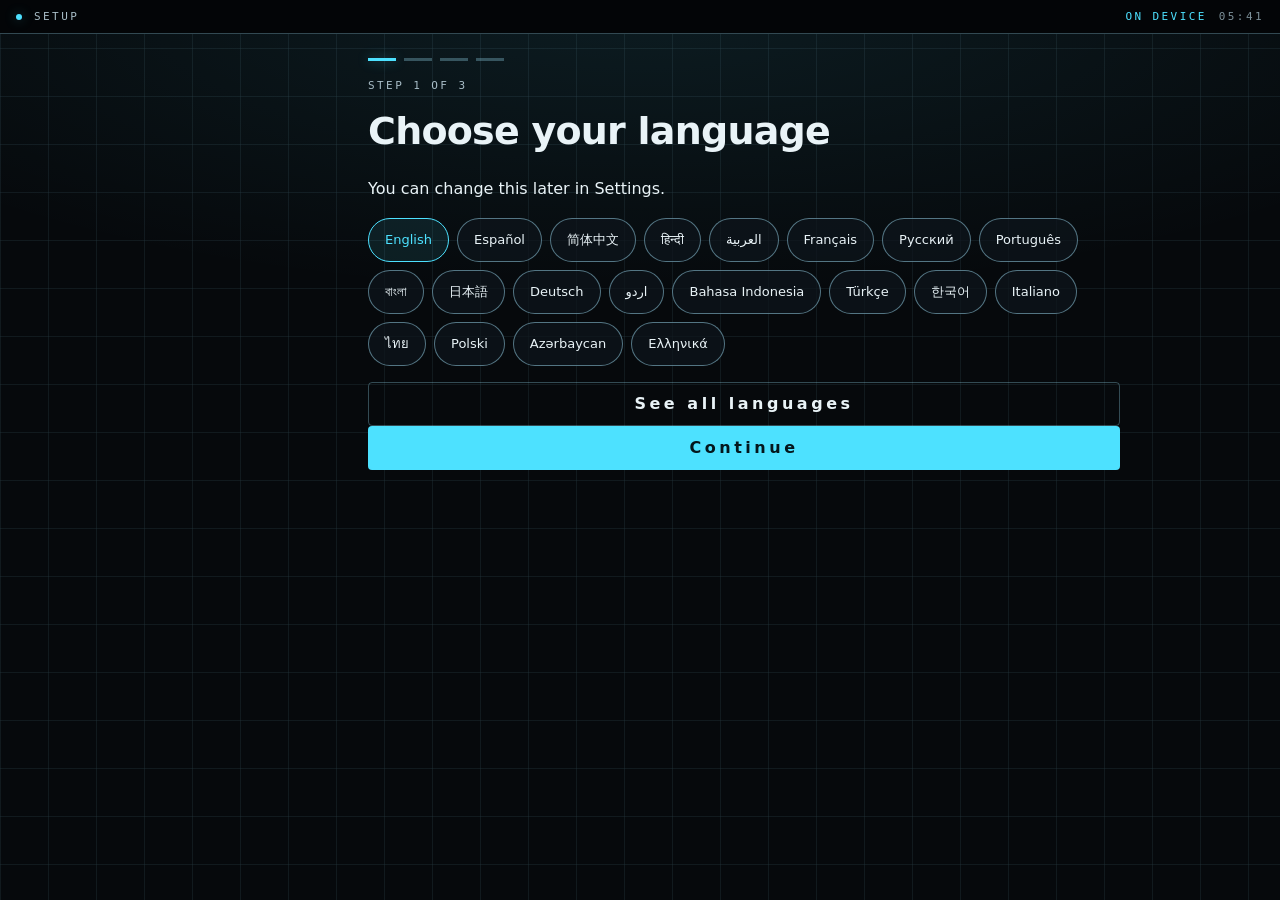
==== index.html @ effd5482 "Vitals Local, an offline health reference and symptom triage app Runs entirely in the browser with n" ====
<!doctype html>
<html lang="en" data-theme="med">
<head>
<meta charset="utf-8">
<meta name="viewport" content="width=device-width, initial-scale=1, viewport-fit=cover">
<meta name="color-scheme" content="dark">
<meta name="theme-color" content="#06090C">
<title>Vitals Local</title>
<link rel="icon" href="data:,">
<link rel="stylesheet" href="ui/themes/tokens.css">
<link rel="stylesheet" href="ui/layout/app-shell.css">
<link rel="stylesheet" href="ui/layout/screens.css">
<link rel="stylesheet" href="ui/components/symptom-game/symptom-game.css">
</head>
<body>
<div id="root"></div>
<script type="module">
  import { boot } from './src/app/shell.js';
  import { applySettings } from './src/app/store.js';
  import * as i18n from './src/i18n/index.js';
  import * as i18nEngine from './src/i18n/engine.js';
  import * as i18nCache from './src/i18n/cache.js';
  import * as i18nLangs from './src/i18n/languages.js';

  applySettings();
  boot(document.getElementById('root'));

  /* Handles for the language check harness in tests/. Reading them from a
     dynamic import inside eval resolves against the wrong base URL, so they
     are hung on the window instead. Nothing in the app reads these. */
  window.vitals = { i18n, i18nEngine, i18nCache, i18nLangs };

  /* Keeps a copy of the app so it starts with no network. Registered from a
     relative path so it works from a project subpath, and skipped on file://
     where service workers are not allowed. */
  if ('serviceWorker' in navigator && location.protocol.startsWith('http')) {
    window.addEventListener('load', () => {
      navigator.serviceWorker.register(new URL('sw.js', import.meta.url))
        .catch(() => { /* the app works without it */ });
    });
  }
</script>
</body>
</html>
---- ui/themes/tokens.css ----
/* Vitals Local, token foundation.
 *
 * Two themes, one skeleton. Layout, spacing, and component structure never
 * change between them; only colour, type, overlay, and radius do.
 *
 *   med  (default), slick medical instrument. Near-black cool ground, ice
 *                    cyan hairlines, tight radii, wide-tracked mono labels.
 *                    Precision and negative space carry the look, not glow.
 *   crt           , phosphor green readout. Scanlines, bloom, zero radius.
 *
 * One rule survives both: red is not decoration. It appears when something
 * is urgent and nowhere else, so it still stops a person when it shows up.
 *
 * Fonts are a system stack today. Dropping real faces in later is one
 * @font-face block in this file plus the files under ui/assets/fonts.
 */

:root {
  /* ---- Type ----
   * Twenty languages across seven scripts rules out a display face with
   * strong opinions. The character comes from weight, tracking, and the
   * mono face carrying every measured value.
   */
  --font-ui: system-ui, -apple-system, "Segoe UI Variable Display", "Segoe UI",
             Roboto, "Noto Sans", "Noto Sans Arabic", "Noto Sans Bengali",
             "Noto Sans Thai", "Noto Sans KR", "Noto Sans SC", sans-serif;
  --font-mono: ui-monospace, "Cascadia Mono", "SF Mono", "Roboto Mono",
               "IBM Plex Mono", "Noto Sans Mono", Consolas, monospace;
  --font-display: var(--font-ui);
  --font-body: var(--font-ui);

  --t-micro: 0.6875rem;
  --t-small: 0.8125rem;
  --t-body: clamp(0.9375rem, 0.9rem + 0.2vw, 1rem);
  --t-lead: clamp(1.0625rem, 1rem + 0.35vw, 1.1875rem);
  --t-h3: clamp(1.125rem, 1.02rem + 0.5vw, 1.3125rem);
  --t-h2: clamp(1.375rem, 1.18rem + 0.9vw, 1.75rem);
  --t-h1: clamp(1.75rem, 1.4rem + 1.6vw, 2.375rem);
  --t-readout: clamp(2.5rem, 1.8rem + 3.4vw, 4rem);

  --w-normal: 400;
  --w-medium: 500;
  --w-strong: 620;
  --w-heavy: 760;

  --lh-tight: 1.14;
  --lh-snug: 1.32;
  --lh-body: 1.55;

  --tr-tight: -0.02em;
  --tr-normal: 0;
  --tr-wide: 0.14em;
  --tr-hud: 0.22em;

  --measure: 60ch;

  /* ---- Space, base 4 ---- */
  --s-1: 4px;  --s-2: 8px;  --s-3: 12px; --s-4: 16px;
  --s-5: 24px; --s-6: 32px; --s-7: 48px; --s-8: 64px; --s-9: 96px;

  --gutter: var(--s-4);
  --stack: var(--s-4);
  --card-pad: var(--s-5);
  --tap: 44px;

  /* Severity rule thickness. The primary channel: it survives colour loss. */
  --rule-w-soon: 3px;
  --rule-w-now: 5px;

  /* ---- Motion ---- */
  --d-instant: 90ms;
  --d-quick: 160ms;
  --d-settle: 240ms;
  --ease: cubic-bezier(0.2, 0, 0.1, 1);
  --ease-out: cubic-bezier(0, 0, 0.2, 1);

  --z-base: 0; --z-sticky: 10; --z-overlay: 40; --z-banner: 45;
  --z-nav: 60; --z-modal: 80;
}

/* ================= med, default ================= */
:root,
:root[data-theme="med"] {
  color-scheme: dark;

  --bg: #06090C;
  --bg-deep: #030507;
  --panel: rgb(15 22 28 / 0.72);
  --panel-solid: #0E161C;
  --panel-raised: #142029;
  --inset: #0A1116;

  --ink: #E9F3F7;
  --ink-mid: #A9BEC8;
  --ink-dim: #7C9099;   /* 4.99:1 on panel-raised, 6.0:1 on bg */

  --accent: #4DE1FF;
  --accent-deep: #1B7C96;
  --accent-wash: rgb(77 225 255 / 0.09);

  --hair: rgb(140 205 226 / 0.34);        /* 2.2:1, for dividers inside a panel */
  --hair-edge: rgb(150 210 230 / 0.52);   /* 3.2:1, for the edge of a control */
  --hair-strong: rgb(165 220 238 / 0.7);  /* 4.6:1, for a hovered or active edge */

  --sev-soon: #FFB020;
  --sev-soon-wash: rgb(255 176 32 / 0.1);
  --sev-now: #FF4D4D;
  --sev-now-wash: rgb(255 77 77 / 0.12);
  --sev-now-ink: #1A0405;

  --focus: var(--accent);
  --focus-ring: 0 0 0 1px var(--bg), 0 0 0 3px var(--accent);

  --r-sm: 2px; --r-md: 4px; --r-lg: 8px; --r-pill: 999px;
  --hairline: 1px;

  /* The primary action is the accent filled; everything else is outline.
     One filled thing per screen keeps the eye where the flow goes next. */
  --action-bg: var(--accent);
  --action-ink: #04161C;
  --action-bg-hover: #7EEBFF;
  --action-quiet-bg: transparent;
  --action-quiet-ink: var(--ink);
  --shadow-card: 0 1px 0 rgb(122 196 219 / 0.06) inset;

  --overlay: none;
  --bloom: 0 0 12px rgb(77 225 255 / 0.35);
  --bloom-soft: 0 0 24px rgb(77 225 255 / 0.14);
  --label-transform: uppercase;
  --label-track: var(--tr-hud);
  --corner-len: 10px;
}

/* ================= crt, retro green readout ================= */
:root[data-theme="crt"] {
  color-scheme: dark;

  --bg: #030603;
  --bg-deep: #010301;
  --panel: rgb(7 18 9 / 0.82);
  --panel-solid: #071209;
  --panel-raised: #0C1D0F;
  --inset: #050D06;

  --ink: #CDF7D8;
  --ink-mid: #8AD69E;
  --ink-dim: #5FA271;   /* 5.8:1 on panel-raised */

  --accent: #00FF66;
  --accent-deep: #0A7D38;
  --accent-wash: rgb(0 255 102 / 0.1);

  --hair: rgb(0 255 102 / 0.3);
  --hair-edge: rgb(0 255 102 / 0.45);
  --hair-strong: rgb(90 255 150 / 0.75);

  --sev-soon: #FFC53D;
  --sev-soon-wash: rgb(255 197 61 / 0.12);
  --sev-now: #FF5B4A;
  --sev-now-wash: rgb(255 91 74 / 0.14);
  --sev-now-ink: #140301;

  --focus: #B6FFD0;
  --focus-ring: 0 0 0 1px var(--bg), 0 0 0 2px var(--focus);

  --r-sm: 0px; --r-md: 0px; --r-lg: 0px; --r-pill: 0px;
  --hairline: 1px;

  --action-bg: var(--accent);
  --action-ink: #021007;
  --action-bg-hover: #B6FFD0;
  --action-quiet-bg: transparent;
  --action-quiet-ink: var(--ink);
  --shadow-card: none;

  --overlay: repeating-linear-gradient(
      to bottom,
      rgb(0 255 102 / 0.055) 0 1px,
      transparent 1px 3px);
  --bloom: 0 0 10px rgb(0 255 102 / 0.5);
  --bloom-soft: 0 0 28px rgb(0 255 102 / 0.2);
  --label-transform: uppercase;
  --label-track: var(--tr-hud);
  --corner-len: 14px;

  --font-ui: var(--font-mono);
  --font-body: var(--font-mono);
  --font-display: var(--font-mono);
}

/* Uppercase is unreadable in several phase-1 scripts. */
:root:lang(ar), :root:lang(bn), :root:lang(th),
:root:lang(ko), :root:lang(zh), :root:lang(ja) {
  --label-transform: none;
  --label-track: var(--tr-normal);
}

/* The Settings toggle stamps data-motion and must beat the media query
   in both directions. */
@media (prefers-reduced-motion: reduce) {
  :root:not([data-motion="full"]) {
    --d-instant: 1ms; --d-quick: 1ms; --d-settle: 1ms;
    --overlay: none;
  }
}
:root[data-motion="reduced"] {
  --d-instant: 1ms; --d-quick: 1ms; --d-settle: 1ms;
  --overlay: none;
}
---- ui/layout/app-shell.css ----
/* App shell.
 *
 * Three bands: a status strip, a scrolling screen, a tab bar. The strip and
 * the bar never move, so the app keeps the shape a native wrapper expects
 * and a screen can be swapped without touching the frame.
 */

*, *::before, *::after { box-sizing: border-box; }
html { -webkit-text-size-adjust: 100%; }

body {
  margin: 0;
  background: var(--bg);
  color: var(--ink);
  font-family: var(--font-body);
  font-size: var(--t-body);
  line-height: var(--lh-body);
  overflow: hidden;
  overscroll-behavior: none;
}

.app {
  position: relative;
  display: grid;
  grid-template-rows: auto 1fr auto;
  /* When the tab bar is hidden the third row collapses on its own. */
  block-size: 100dvh;
  background:
    radial-gradient(130% 60% at 50% 0%, var(--accent-wash), transparent 55%),
    var(--bg);
  overflow: hidden;
}

/* The measuring grid that makes flat dark space read as a display. */
.app::before {
  content: "";
  position: absolute;
  inset: 0;
  background-image:
    linear-gradient(var(--hair) var(--hairline), transparent var(--hairline)),
    linear-gradient(90deg, var(--hair) var(--hairline), transparent var(--hairline));
  background-size: 48px 48px;
  opacity: 0.25;
  pointer-events: none;
}
.app::after {
  content: "";
  position: absolute;
  inset: 0;
  background-image: var(--overlay);
  pointer-events: none;
  z-index: var(--z-banner);
}

/* ---- Status strip ---- */
.statusbar {
  position: relative;
  z-index: var(--z-sticky);
  display: flex;
  align-items: center;
  gap: var(--s-3);
  padding: calc(var(--s-2) + env(safe-area-inset-top)) var(--s-4) var(--s-2);
  border-block-end: var(--hairline) solid var(--hair);
  background: var(--bg-deep);
  font-family: var(--font-mono);
  font-size: var(--t-micro);
  letter-spacing: var(--label-track);
  text-transform: var(--label-transform);
  color: var(--ink-dim);
}
.statusbar__dot {
  inline-size: 6px;
  block-size: 6px;
  border-radius: var(--r-pill);
  background: var(--accent);
  box-shadow: var(--bloom);
  animation: blip 2.4s var(--ease) infinite;
}
@keyframes blip { 0%, 70%, 100% { opacity: 1; } 82% { opacity: 0.2; } }
.statusbar__title { color: var(--ink-mid); }
.statusbar__end { margin-inline-start: auto; display: flex; gap: var(--s-3); }
.statusbar__local {
  display: inline-flex;
  align-items: center;
  gap: var(--s-1);
  color: var(--accent);
  /* The label swaps between a word and a running count, so it holds its own
     width rather than shoving the clock around every few hundred ms. */
  font-variant-numeric: tabular-nums;
}
.statusbar__local[data-busy] { color: var(--ink-mid); }
.statusbar__local[data-busy]::before {
  content: "";
  inline-size: 6px;
  block-size: 6px;
  border-radius: 50%;
  background: var(--accent);
  animation: blip 1.4s infinite;
}
@media (prefers-reduced-motion: reduce) {
  .statusbar__local[data-busy]::before { animation: none; }
}

/* ---- Screen host ---- */
.screens { position: relative; display: grid; overflow: hidden; }
.screen {
  grid-area: 1 / 1;
  /* Full width so wheel events outside the content column still scroll it.
     The column itself is an inner wrapper. */
  inline-size: 100%;
  overflow-y: auto;
  overscroll-behavior: contain;
  -webkit-overflow-scrolling: touch;
  /* The instrument look does not survive a system scrollbar down the side.
     Content still scrolls, and the shell never scrolls behind it. */
  scrollbar-width: none;
}
.screen::-webkit-scrollbar { display: none; }

/* The readable column lives inside the scroller. */
.screen > .col,
.screen .col {
  inline-size: min(100%, 34rem);
  margin-inline: auto;
  padding: var(--s-5) var(--gutter) var(--s-8);
}
.screen[data-enter="forward"] { animation: screen-in-right var(--d-settle) var(--ease-out) both; }
.screen[data-enter="back"]    { animation: screen-in-left var(--d-settle) var(--ease-out) both; }
.screen[data-exit="forward"]  { animation: screen-out-left var(--d-settle) var(--ease) both; }
.screen[data-exit="back"]     { animation: screen-out-right var(--d-settle) var(--ease) both; }
@keyframes screen-in-right  { from { opacity: 0; transform: translate3d(4%, 0, 0); } }
@keyframes screen-in-left   { from { opacity: 0; transform: translate3d(-4%, 0, 0); } }
@keyframes screen-out-left  { to   { opacity: 0; transform: translate3d(-4%, 0, 0); } }
@keyframes screen-out-right { to   { opacity: 0; transform: translate3d(4%, 0, 0); } }

/* A screen that owns its own full-bleed layout, like the symptom console. */
.screen--bleed { inline-size: 100%; padding: 0; overflow: hidden; }

/* ---- Tab bar ---- */
.tabs {
  position: relative;
  z-index: var(--z-nav);
  display: grid;
  grid-template-columns: repeat(5, 1fr);
  background: var(--bg-deep);
  border-block-start: var(--hairline) solid var(--hair-edge);
  padding-block-end: env(safe-area-inset-bottom);
}
.tab {
  display: flex;
  flex-direction: column;
  align-items: center;
  justify-content: center;
  gap: var(--s-1);
  min-block-size: 56px;
  border: 0;
  background: none;
  color: var(--ink-dim);
  font: inherit;
  font-family: var(--font-mono);
  font-size: var(--t-micro);
  letter-spacing: var(--label-track);
  text-transform: var(--label-transform);
  cursor: pointer;
  transition: color var(--d-quick) var(--ease);
}
.tab svg { inline-size: 20px; block-size: 20px; fill: none; stroke: currentColor; stroke-width: 1.5; }
.tab:hover { color: var(--ink-mid); }
.tab[aria-current="page"] { color: var(--accent); }
/* A lit rail above the active tab. Position is the cue, colour reinforces. */
.tab[aria-current="page"]::before {
  content: "";
  position: absolute;
  inset-block-start: 0;
  inline-size: 28px;
  block-size: 2px;
  background: var(--accent);
  box-shadow: var(--bloom);
}
.tab { position: relative; }

/* ---- Shared screen furniture ---- */
/* An eyebrow marks a section. It is decoration and is meant to sit quietly
   above a heading that carries the meaning. */
.eyebrow {
  margin: 0 0 var(--s-2);
  font-family: var(--font-mono);
  font-size: var(--t-micro);
  letter-spacing: var(--label-track);
  text-transform: var(--label-transform);
  color: var(--ink-mid);
}

/* A field label names the control it sits above, so it reads at body size in
   the body face, at full brightness, in sentence case. Tracked mono at eleven
   pixels is a display flourish and the wrong tool here. */
.field-label {
  display: block;
  margin: 0 0 var(--s-2);
  font-family: var(--font-body);
  font-size: var(--t-body);
  font-weight: var(--w-strong);
  letter-spacing: var(--tr-normal);
  text-transform: none;
  color: var(--ink);
  line-height: var(--lh-snug);
}
.field-label__unit {
  font-weight: var(--w-normal);
  color: var(--ink-mid);
}
.col h1, .screen h1 {
  font-size: var(--t-h1);
  font-weight: var(--w-heavy);
  letter-spacing: var(--tr-tight);
  line-height: var(--lh-tight);
  margin: 0 0 var(--s-5);
  text-wrap: balance;
}
.col h2, .screen h2 {
  font-size: var(--t-h3);
  font-weight: var(--w-strong);
  letter-spacing: var(--tr-tight);
  margin: var(--s-6) 0 var(--s-3);
}
.col p, .screen p { margin: 0 0 var(--s-4); max-inline-size: var(--measure); text-wrap: pretty; }

.panel {
  position: relative;
  background: var(--panel);
  border: var(--hairline) solid var(--hair-edge);
  border-radius: var(--r-md);
  padding: var(--s-4);
}
/* Corner ticks. Drawn on a pseudo-element so a panel needs no extra markup. */
.panel--ticked::before,
.panel--ticked::after {
  content: "";
  position: absolute;
  inline-size: var(--corner-len);
  block-size: var(--corner-len);
  border: 0 solid var(--hair-strong);
  pointer-events: none;
}
.panel--ticked::before {
  inset-block-start: -1px; inset-inline-start: -1px;
  border-block-start-width: var(--hairline);
  border-inline-start-width: var(--hairline);
}
.panel--ticked::after {
  inset-block-end: -1px; inset-inline-end: -1px;
  border-block-end-width: var(--hairline);
  border-inline-end-width: var(--hairline);
}

.grid2 { display: grid; grid-template-columns: repeat(2, 1fr); gap: var(--s-3); }

.readout-big {
  font-family: var(--font-mono);
  font-size: var(--t-readout);
  font-weight: var(--w-strong);
  line-height: 1;
  color: var(--accent);
  font-variant-numeric: tabular-nums;
  text-shadow: var(--bloom-soft);
}
.readout-unit {
  font-family: var(--font-mono);
  font-size: var(--t-micro);
  letter-spacing: var(--label-track);
  text-transform: var(--label-transform);
  color: var(--ink-dim);
}

.btn {
  display: inline-flex;
  align-items: center;
  justify-content: center;
  gap: var(--s-2);
  min-block-size: var(--tap);
  padding-inline: var(--s-5);
  border: var(--hairline) solid transparent;
  border-radius: var(--r-md);
  background: var(--action-bg);
  color: var(--action-ink);
  font: inherit;
  font-weight: var(--w-strong);
  letter-spacing: var(--label-track);
  cursor: pointer;
  transition: background var(--d-quick) var(--ease), transform var(--d-instant) var(--ease);
}
.btn:hover { background: var(--action-bg-hover); }
.btn:active { transform: translateY(1px); }
.btn--quiet {
  background: var(--action-quiet-bg);
  color: var(--action-quiet-ink);
  border-color: var(--hair);
}
.btn--quiet:hover { background: var(--inset); }
.btn--block { inline-size: 100%; }
.btn--danger { background: var(--sev-now); color: var(--sev-now-ink); }

/* Horizontal chip strip. Scrolls sideways, never wraps into a wall.
   A chip cut off by the viewport edge is the only cue that the strip
   scrolls, so the mask fades the last one out instead of guillotining it. */
.chiprow {
  display: flex;
  gap: var(--s-2);
  overflow-x: auto;
  scrollbar-width: none;
  padding-block-end: var(--s-1);
  margin-inline: calc(var(--gutter) * -1);
  padding-inline: var(--gutter);
  scroll-snap-type: inline proximity;
  scroll-padding-inline: var(--gutter);
  /* Fades both ends equally, so it reads the same under rtl where the strip
     scrolls the other way. A gradient angle is not a logical property, so
     symmetry is what makes this direction-agnostic. */
  mask-image: linear-gradient(to right,
    transparent 0, #000 var(--s-5),
    #000 calc(100% - var(--s-5)), transparent 100%);
}
.chiprow::-webkit-scrollbar { display: none; }
.chipbtn {
  flex: 0 0 auto;
  min-block-size: var(--tap);
  padding-inline: var(--s-4);
  border: var(--hairline) solid var(--hair-edge);
  border-radius: var(--r-pill);
  background: var(--panel);
  color: var(--ink);
  font: inherit;
  font-size: var(--t-small);
  white-space: nowrap;
  cursor: pointer;
  scroll-snap-align: start;
  transition:
    border-color var(--d-quick) var(--ease),
    color var(--d-quick) var(--ease),
    transform var(--d-instant) var(--ease);
}
.chipbtn:hover { border-color: var(--accent); color: var(--accent); }
/* Touch has no hover, so the press itself has to register. */
.chipbtn:active { transform: scale(0.96); border-color: var(--accent); }

.rows { display: grid; }
.row {
  display: flex;
  align-items: center;
  gap: var(--s-3);
  min-block-size: var(--tap);
  padding: var(--s-3) 0;
  border-block-end: var(--hairline) solid var(--hair);
  text-align: start;
  background: none;
  border-inline: 0;
  border-block-start: 0;
  color: var(--ink);
  font: inherit;
  inline-size: 100%;
  cursor: pointer;
}
.row:last-child { border-block-end: 0; }
.row__end { margin-inline-start: auto; color: var(--ink-mid); font-family: var(--font-mono); }
.row__sub { display: block; color: var(--ink-dim); font-size: var(--t-small); }
.row[aria-selected="true"] { color: var(--accent); }

:where(a, button, input, select, textarea, summary, [tabindex]):focus-visible {
  outline: none;
  box-shadow: var(--focus-ring);
  border-radius: var(--r-md);
}

.sr-only {
  position: absolute;
  inline-size: 1px; block-size: 1px;
  padding: 0; margin: -1px;
  overflow: hidden; clip-path: inset(50%);
  white-space: nowrap;
}

/* ---- The content column widens in steps rather than stretching. Prose
   still stops at --measure, so a wider column buys more room for grids and
   rows without turning paragraphs into unreadable lines. ---- */
@media (min-width: 46rem) {
  .screen > .col,
.screen .col { inline-size: min(100%, 42rem); padding-inline: var(--s-5); }
  .grid2 { gap: var(--s-4); }
}
@media (min-width: 72rem) {
  .screen > .col,
.screen .col { inline-size: min(100%, 50rem); }
  /* Four summary tiles read better as one row once there is room for it. */
  .grid2 { grid-template-columns: repeat(4, 1fr); }
}

/* ---- Wide screens keep the mobile shape. The bar becomes a rail so the
   thumb reach rule does not turn into a stretched desktop layout. ---- */
@media (min-width: 64rem) {
  .app {
    grid-template-rows: auto 1fr;
    grid-template-columns: 13rem 1fr;
  }
  .statusbar { grid-column: 1 / -1; }
  .tabs {
    grid-row: 2;
    grid-column: 1;
    grid-template-columns: 1fr;
    align-content: start;
    border-block-start: 0;
    border-inline-end: var(--hairline) solid var(--hair-edge);
    padding-block: var(--s-3);
  }
  .tab {
    flex-direction: row;
    justify-content: flex-start;
    gap: var(--s-3);
    padding-inline: var(--s-4);
    min-block-size: var(--tap);
  }
  .tab[aria-current="page"]::before {
    inset-block-start: auto;
    inset-inline-start: 0;
    inline-size: 2px;
    block-size: 24px;
  }
  .screens { grid-row: 2; grid-column: 2; }
}

@media (prefers-reduced-motion: reduce) {
  :root:not([data-motion="full"]) .app *,
  :root:not([data-motion="full"]) .app *::before,
  :root:not([data-motion="full"]) .app *::after {
    animation: none !important;
    transition-duration: 1ms !important;
  }
}
:root[data-motion="reduced"] .app *,
:root[data-motion="reduced"] .app *::before,
:root[data-motion="reduced"] .app *::after {
  animation: none !important;
  transition-duration: 1ms !important;
}

/* `hidden` has to beat a display rule set by a class, or an element the
   script hides stays on screen. */
[hidden] { display: none !important; }

/* An armed row states what the next press does. Amber, because it is a
   warning about the tap rather than about the entry. */
.row[data-armed] {
  border-color: var(--sev-soon);
  background: var(--sev-soon-wash);
}
.row[data-armed] .row__end {
  color: var(--sev-soon);
  font-size: var(--t-small);
  white-space: nowrap;
}

/* A failure that has to be read before the next action. Sits above the tab
   bar rather than over the content, so nothing is hidden behind it. */
.notice {
  position: absolute;
  inset-inline: var(--gutter);
  inset-block-end: calc(56px + var(--s-3) + env(safe-area-inset-bottom));
  z-index: var(--z-banner);
  display: grid;
  gap: var(--s-2);
  padding: var(--s-4);
  border: var(--hairline) solid var(--sev-now);
  border-inline-start-width: var(--rule-w-now);
  border-radius: var(--r-md);
  background: var(--bg-deep);
  box-shadow: 0 8px 32px rgb(0 0 0 / 0.5);
  animation: notice-in var(--d-settle) var(--ease-out) both;
}
.notice__head { font-weight: var(--w-strong); color: var(--sev-now); margin: 0; }
.notice p { margin: 0; font-size: var(--t-small); }
@keyframes notice-in { from { opacity: 0; transform: translate3d(0, var(--s-3), 0); } }
---- ui/layout/screens.css ----
/* Screen level components: tiles, rings, fields, comparison columns.
 * Consumes tokens.css and app-shell.css. Adds no colour of its own. */

/* ---- Text size, set in Settings. Scales the whole type ramp at once. ---- */
:root[data-text="large"] { font-size: 112.5%; }
:root[data-text="xl"]    { font-size: 125%; }

.lede { font-size: var(--t-lead); color: var(--ink-mid); }
.hint { color: var(--ink-dim); font-size: var(--t-small); }
.empty {
  color: var(--ink-dim);
  padding: var(--s-5) 0;
  border-block: var(--hairline) dashed var(--hair);
  text-align: center;
}

/* ---- Home tiles ---- */
.tile2 {
  display: flex;
  flex-direction: column;
  align-items: flex-start;
  gap: var(--s-1);
  min-block-size: 7rem;
  padding: var(--s-3);
  border: var(--hairline) solid var(--hair-edge);
  border-radius: var(--r-md);
  background: var(--panel);
  color: var(--ink);
  font: inherit;
  text-align: start;
  cursor: pointer;
  transition: border-color var(--d-quick) var(--ease);
}
.tile2:hover { border-color: var(--accent); }
.tile2__val {
  font-size: var(--t-h3);
  font-weight: var(--w-strong);
  letter-spacing: var(--tr-tight);
  line-height: var(--lh-tight);
}
.tile2__sub { color: var(--ink-dim); font-size: var(--t-small); }
.tile2--ring { align-items: center; justify-content: space-between; }

/* ---- Ring gauge ---- */
.ringbox { display: grid; justify-items: center; gap: var(--s-1); }
.ring { position: relative; inline-size: 76px; block-size: 76px; }
.ring svg { inline-size: 100%; block-size: 100%; transform: rotate(-90deg); }
.ring__track { fill: none; stroke: var(--hair); stroke-width: 6; }
.ring__arc {
  fill: none;
  stroke: var(--accent);
  stroke-width: 6;
  stroke-linecap: butt;
  filter: drop-shadow(0 0 4px var(--accent));
  transition: stroke-dashoffset var(--d-settle) var(--ease-out);
}
.ring__mid {
  position: absolute;
  inset: 0;
  display: grid;
  place-content: center;
  justify-items: center;
}
.ring__val {
  font-family: var(--font-mono);
  font-size: var(--t-lead);
  font-weight: var(--w-strong);
  font-variant-numeric: tabular-nums;
  line-height: 1;
}
.ring__unit {
  font-family: var(--font-mono);
  font-size: var(--t-micro);
  color: var(--ink-dim);
  letter-spacing: var(--label-track);
  text-transform: var(--label-transform);
}

/* ---- Fields ---- */
.field {
  inline-size: 100%;
  min-block-size: var(--tap);
  padding: var(--s-2) var(--s-3);
  border: var(--hairline) solid var(--hair-edge);
  border-radius: var(--r-md);
  background: var(--inset);
  color: var(--ink);
  font: inherit;
  font-size: var(--t-body);
}
.field:focus { border-color: var(--accent); }
.field::placeholder { color: var(--ink-dim); }
.field--num { font-family: var(--font-mono); font-variant-numeric: tabular-nums; }

.inline-form {
  display: grid;
  grid-template-columns: 1fr 5.5rem auto;
  gap: var(--s-2);
  margin-block-start: var(--s-3);
}

.field-row { display: grid; gap: var(--s-2); margin-block-end: var(--s-4); }

/* ---- Water timeline ---- */
.glasses {
  display: flex;
  flex-wrap: wrap;
  gap: var(--s-2);
  margin-block: var(--s-4);
}
.glass {
  inline-size: 20px;
  block-size: 30px;
  border: var(--hairline) solid var(--hair-strong);
  border-block-start: 0;
  border-radius: 0 0 var(--r-sm) var(--r-sm);
  background: transparent;
  transition: background var(--d-quick) var(--ease);
}
.glass[data-full="1"] {
  background: var(--accent);
  box-shadow: 0 0 8px var(--accent-wash);
}

/* ---- Medicine comparison ---- */
.compare {
  display: grid;
  grid-template-columns: 1fr 1fr;
  gap: var(--s-3);
  margin-block: var(--s-4);
}
.compare__col {
  padding: var(--s-3);
  border: var(--hairline) solid var(--hair-edge);
  border-radius: var(--r-md);
  background: var(--panel);
}
.compare__field { display: grid; gap: var(--s-1); margin-block-end: var(--s-3); }
.compare__field:last-child { margin-block-end: 0; }

/* Verdict rows carry a mark as well as a colour, so the result survives
   with colour removed. */
.row[data-verdict] .row__end::before { margin-inline-end: var(--s-2); }
.row[data-verdict="ok"]   { color: var(--ink); }
.row[data-verdict="ok"]   .row__end { color: var(--accent); }
.row[data-verdict="ok"]   .row__end::before { content: "="; }
.row[data-verdict="warn"] .row__end { color: var(--sev-soon); }
.row[data-verdict="warn"] .row__end::before { content: "~"; }
.row[data-verdict="bad"]  .row__end { color: var(--sev-now); }
.row[data-verdict="bad"]  .row__end::before { content: "!"; }
.row:disabled { cursor: default; opacity: 1; }

/* ---- Lab panels ---- */
.lab { margin-block-end: var(--s-3); }
.lab__line {
  display: grid;
  grid-template-columns: 1fr auto;
  align-items: center;
  gap: var(--s-3);
  margin-block: var(--s-2);
}
.lab__range {
  font-family: var(--font-mono);
  font-size: var(--t-small);
  color: var(--ink-dim);
  white-space: nowrap;
}
.lab__verdict {
  margin: 0;
  font-family: var(--font-mono);
  font-size: var(--t-small);
  color: var(--ink-mid);
}
.lab__src { margin-block-start: var(--s-2); }
.lab__src summary {
  cursor: pointer;
  font-family: var(--font-mono);
  font-size: var(--t-micro);
  letter-spacing: var(--label-track);
  text-transform: var(--label-transform);
  color: var(--ink-dim);
  min-block-size: var(--tap);
  display: flex;
  align-items: center;
}
.lab__src p { font-size: var(--t-small); color: var(--ink-mid); margin: 0; }

/* Panels can carry severity the same way cards do. */
.panel[data-severity="soon"] {
  border-inline-start-width: var(--rule-w-soon);
  border-inline-start-color: var(--sev-soon);
}
.panel[data-severity="now"] {
  border-inline-start-width: var(--rule-w-now);
  border-inline-start-color: var(--sev-now);
  background: var(--sev-now-wash);
}

/* ---- Language grid ---- */
.langgrid {
  display: flex;
  flex-wrap: wrap;
  gap: var(--s-2);
  margin-block-end: var(--s-4);
}
.langgrid .chipbtn[data-on="1"] {
  border-color: var(--accent);
  color: var(--accent);
  background: var(--accent-wash);
}

/* ---- Switch ---- */
.switch {
  display: flex;
  align-items: center;
  gap: var(--s-3);
  min-block-size: var(--tap);
  cursor: pointer;
}
.switch input { position: absolute; opacity: 0; inline-size: 1px; block-size: 1px; }
.switch__track {
  margin-inline-start: auto;
  inline-size: 40px;
  block-size: 22px;
  border: var(--hairline) solid var(--hair-strong);
  border-radius: var(--r-pill);
  position: relative;
  transition: background var(--d-quick) var(--ease);
}
.switch__track::after {
  content: "";
  position: absolute;
  inset-block-start: 2px;
  inset-inline-start: 2px;
  inline-size: 16px;
  block-size: 16px;
  border-radius: var(--r-pill);
  background: var(--ink-dim);
  transition: transform var(--d-quick) var(--ease), background var(--d-quick) var(--ease);
}
.switch input:checked ~ .switch__track { background: var(--accent-wash); border-color: var(--accent); }
.switch input:checked ~ .switch__track::after {
  transform: translateX(18px);
  background: var(--accent);
}
.switch input:focus-visible ~ .switch__track { box-shadow: var(--focus-ring); }

/* ---- Segmented control reuse from the symptom console ---- */
.screen .views { margin-block-end: var(--s-3); }

@media (max-width: 26rem) {
  .compare { grid-template-columns: 1fr; }
  .inline-form { grid-template-columns: 1fr auto; }
  .inline-form .field--num { grid-column: 1; }
}

/* ---- Setup ---- */
.dots { display: flex; gap: var(--s-2); margin-block-end: var(--s-4); }
.dot {
  inline-size: 28px;
  block-size: 3px;
  background: var(--hair);
  transition: background var(--d-quick) var(--ease);
}
.dot[data-on="1"] { background: var(--accent); box-shadow: var(--bloom); }
.setup__bar {
  display: grid;
  grid-template-columns: auto 1fr;
  gap: var(--s-3);
  margin-block-start: var(--s-6);
}

/* ---- Fit guards ----
 * The largest text setting scales the whole type ramp. These hold long
 * strings inside their box rather than letting a row push past the screen.
 */
.row { gap: var(--s-3); }
.row > span:first-child { min-inline-size: 0; }
.row__end {
  flex: 0 0 auto;
  white-space: nowrap;
  max-inline-size: 45%;
  overflow: hidden;
  text-overflow: ellipsis;
}
/* A sub label can run long. Let it wrap rather than stretch the row. */
.row__sub { overflow-wrap: anywhere; }

/* Headings and readouts are the first things to overflow when a word has no
   break opportunity, such as a long medicine name. */
.screen h1, .screen h2, .card__head, .sheet__head, .tile2__val {
  overflow-wrap: break-word;
}
.readout-big { overflow-wrap: anywhere; }

/* A field must never be wider than its column, whatever the browser's
   default input sizing says. */
.field { min-inline-size: 0; max-inline-size: 100%; }
.inline-form > * { min-inline-size: 0; }
.compare__col { min-inline-size: 0; }

/* The glass timeline wraps already; keep it from forcing a wider row when
   the target is high. */
.glasses { max-inline-size: 100%; }

/* Ring labels are generated from numbers that can grow to five digits. */
.ring__val { font-size: clamp(0.75rem, 0.6rem + 0.8vw, var(--t-lead)); }

/* ---- Comparison verdicts ----
 * Each result carries a mark, a colour, and a sentence saying why. The mark
 * means the row still reads with colour removed.
 */
.verdict {
  padding: var(--s-3) 0;
  border-block-end: var(--hairline) solid var(--hair);
}
.verdict:last-child { border-block-end: 0; }
.verdict__head {
  display: flex;
  align-items: baseline;
  gap: var(--s-3);
  font-weight: var(--w-medium);
}
.verdict__mark {
  margin-inline-start: auto;
  font-family: var(--font-mono);
  font-size: var(--t-small);
  text-align: end;
}
.verdict__mark::before { margin-inline-end: var(--s-2); }
.verdict[data-verdict="ok"]   .verdict__mark { color: var(--accent); }
.verdict[data-verdict="ok"]   .verdict__mark::before { content: "="; }
.verdict[data-verdict="warn"] .verdict__mark { color: var(--sev-soon); }
.verdict[data-verdict="warn"] .verdict__mark::before { content: "~"; }
.verdict[data-verdict="bad"]  .verdict__mark { color: var(--sev-now); }
.verdict[data-verdict="bad"]  .verdict__mark::before { content: "!"; }
.verdict__why {
  margin: var(--s-2) 0 0;
  font-size: var(--t-small);
  color: var(--ink-mid);
  max-inline-size: var(--measure);
}

/* ---- Pain over time ---- */
.painchart {
  margin-block: var(--s-3) var(--s-4);
  padding: var(--s-3);
  border: var(--hairline) solid var(--hair);
  border-radius: var(--r-md);
  background: var(--panel);
}
.painchart__svg { inline-size: 100%; block-size: 5.5rem; overflow: visible; }
.painchart__mid { stroke: var(--hair); stroke-width: 0.4; stroke-dasharray: 2 2; }
.painchart__line {
  fill: none;
  stroke: var(--accent);
  stroke-width: 1.4;
  vector-effect: non-scaling-stroke;
  filter: drop-shadow(0 0 4px var(--accent));
}
.painchart__dot { fill: var(--accent); }
.painchart__axis {
  display: flex;
  justify-content: space-between;
  margin-block-start: var(--s-2);
  font-family: var(--font-mono);
  font-size: var(--t-micro);
  letter-spacing: var(--label-track);
  text-transform: var(--label-transform);
  color: var(--ink-dim);
}

/* A 0 to 10 row that stays tappable on a narrow phone. */
.reading { display: grid; gap: var(--s-3); margin-block-end: var(--s-4); }
.scale { display: grid; grid-template-columns: repeat(11, 1fr); gap: 2px; }
.scale__step {
  min-block-size: var(--tap);
  padding: 0;
  border: var(--hairline) solid var(--hair-edge);
  border-radius: var(--r-sm);
  background: var(--panel);
  color: var(--ink-mid);
  font-family: var(--font-mono);
  font-size: var(--t-small);
  cursor: pointer;
  transition: background var(--d-quick) var(--ease), color var(--d-quick) var(--ease);
}
.scale__step:hover { border-color: var(--hair-strong); color: var(--ink); }
.scale__step[aria-pressed="true"] {
  background: var(--accent);
  border-color: var(--accent);
  color: var(--action-ink);
  font-weight: var(--w-strong);
}
.chipbtn[data-on="1"] {
  border-color: var(--accent);
  color: var(--accent);
  background: var(--accent-wash);
}
@media (max-width: 24rem) {
  .scale { grid-template-columns: repeat(6, 1fr); }
}

/* ---- Search ---- */
.searchbar { margin-block-end: var(--s-4); }
.searchbar .field { font-size: var(--t-lead); }
.results:not(:empty) { margin-block-end: var(--s-5); }

/* A verdict is stated once, in a size that cannot be skimmed past. */
.verdict-line {
  font-family: var(--font-mono);
  font-size: var(--t-h3);
  font-weight: var(--w-strong);
  letter-spacing: var(--label-track);
  text-transform: var(--label-transform);
  margin: 0 0 var(--s-2);
  color: var(--ink);
}
.panel[data-claim="false"],
.panel[data-claim="mostly false"] {
  border-inline-start: var(--rule-w-soon) solid var(--sev-now);
}
.panel[data-claim="false"] .verdict-line,
.panel[data-claim="mostly false"] .verdict-line { color: var(--sev-now); }
.panel[data-claim="mixed"] { border-inline-start: var(--rule-w-soon) solid var(--sev-soon); }
.panel[data-claim="mixed"] .verdict-line { color: var(--sev-soon); }
.panel[data-claim="true"],
.panel[data-claim="mostly true"] {
  border-inline-start: var(--rule-w-soon) solid var(--accent);
}
.panel[data-claim="true"] .verdict-line,
.panel[data-claim="mostly true"] .verdict-line { color: var(--accent); }

/* ---- Body tab ----
 * The tab holds its own column until a scan starts, at which point the
 * console takes the whole screen.
 */
.bodytab { block-size: 100%; overflow-y: auto; scrollbar-width: none; }
.bodytab::-webkit-scrollbar { display: none; }
.bodytab--scanning { overflow: hidden; }
.bodytab--scanning > .symptom-game { block-size: 100%; }

.measures { display: grid; gap: var(--s-4); margin-block: var(--s-4); }
.measures__field { display: grid; gap: var(--s-2); }

/* A BMI number alone does not say how far from the range it is. */
.bmibar { margin-block: var(--s-4); }
.bmibar__track {
  position: relative;
  block-size: 10px;
  border: var(--hairline) solid var(--hair-edge);
  border-radius: var(--r-pill);
  background: var(--inset);
  overflow: hidden;
}
.bmibar__healthy {
  position: absolute;
  inset-block: 0;
  background: var(--accent-wash);
  border-inline: var(--hairline) solid var(--accent);
}
.bmibar__marker {
  position: absolute;
  inset-block: -4px;
  inline-size: 3px;
  margin-inline-start: -1px;
  background: var(--ink);
  box-shadow: 0 0 6px var(--bg);
}
.bmibar__axis {
  display: flex;
  justify-content: space-between;
  margin-block-start: var(--s-2);
  font-family: var(--font-mono);
  font-size: var(--t-micro);
  letter-spacing: var(--label-track);
  color: var(--ink-dim);
}

/* Detail blocks that stay closed until asked for. */
.caveats {
  margin-block: var(--s-4);
  border-block-start: var(--hairline) solid var(--hair);
  padding-block-start: var(--s-3);
}
.caveats summary {
  cursor: pointer;
  min-block-size: var(--tap);
  display: flex;
  align-items: center;
  font-family: var(--font-mono);
  font-size: var(--t-micro);
  letter-spacing: var(--label-track);
  text-transform: var(--label-transform);
  color: var(--ink-mid);
}
.caveats summary:hover { color: var(--accent); }
.caveats p { font-size: var(--t-small); color: var(--ink-mid); }

/* ---- Place picker ---- */
.placebar {
  display: flex;
  align-items: center;
  gap: var(--s-3);
  padding: var(--s-3);
  border: var(--hairline) solid var(--hair-edge);
  border-radius: var(--r-md);
  background: var(--panel);
  margin-block-end: var(--s-4);
}
.placebar__name {
  font-family: var(--font-mono);
  letter-spacing: var(--label-track);
  text-transform: var(--label-transform);
  font-size: var(--t-small);
  color: var(--accent);
}
.placebar .chipbtn { margin-inline-start: auto; }
.placesearch { margin-block-start: var(--s-3); }
.placesearch__hits:not(:empty) { margin-block-start: var(--s-2); }

/* ---- Script aware type ----
 * Tracked uppercase is a Latin typographic device. It is unreadable in Arabic
 * and Hebrew, meaningless in Han and Kana, and it breaks the conjuncts in
 * Devanagari and the other Indic scripts, so it is switched off wholesale
 * rather than patched rule by rule.
 */
:root[data-caps="off"] {
  --label-transform: none;
  --label-track: var(--tr-normal);
}

/* Scripts that need more vertical room than a Latin line box gives them. */
:root[data-script="deva"], :root[data-script="beng"], :root[data-script="guru"],
:root[data-script="taml"], :root[data-script="telu"], :root[data-script="gujr"],
:root[data-script="thai"], :root[data-script="khmr"], :root[data-script="mymr"],
:root[data-script="sinh"] {
  --lh-tight: 1.35;
  --lh-snug: 1.5;
  --lh-body: 1.75;
}
:root[data-script="arab"], :root[data-script="hebr"] {
  --lh-tight: 1.3;
  --lh-body: 1.7;
}
/* Han and Kana carry more meaning per character, so they read better a
   little larger and with a touch more leading. */
:root[data-script="han"], :root[data-script="jpan"], :root[data-script="hang"] {
  --t-body: clamp(1rem, 0.95rem + 0.2vw, 1.0625rem);
  --lh-body: 1.7;
}

/* The English under a machine translated urgent line. Smaller, in the Latin
   face, always left to right whatever the surrounding direction. */
.i18n-original {
  display: block;
  margin-block-start: var(--s-1);
  font-family: var(--font-ui);
  font-size: var(--t-small);
  color: var(--ink-mid);
  opacity: 0.9;
  direction: ltr;
  text-align: start;
}
.i18n-original::before {
  content: "EN ";
  font-family: var(--font-mono);
  font-size: var(--t-micro);
  letter-spacing: var(--tr-wide);
  color: var(--ink-dim);
}
---- ui/components/symptom-game/symptom-game.css ----
/* Symptom console.
 *
 * Carries its own box-sizing reset. The console mounts both inside the app
 * shell and on its own under tests/, so it cannot inherit the reset from
 * app-shell.css without every padded box coming out 32px too wide.
 *
 * A medical instrument, not a form. The body is the screen; everything else
 * is chrome around it, hairlines, corner ticks, tracked mono readouts, a
 * scan sweep. Colour stays back so the accent marks the active element and
 * amber and red keep their meaning.
 *
 * Everything that moves moves on transform or opacity, so the compositor
 * carries it and a mid-range phone keeps its frame budget.
 */

.symptom-game,
.symptom-game *,
.symptom-game *::before,
.symptom-game *::after { box-sizing: border-box; }

.symptom-game {
  /* The brief's theme contract, aliased onto the product tokens so this
     feature and the rest of the app cannot drift apart. */
  --panel: var(--panel-solid);
  --text: var(--ink);
  --accent2: var(--ink-mid);
  --border: var(--hair);

  position: relative;
  display: grid;
  grid-template-rows: auto auto 1fr;
  min-block-size: 100dvh;
  background:
    radial-gradient(120% 70% at 50% 0%, var(--accent-wash), transparent 60%),
    var(--bg);
  color: var(--text);
  overflow: hidden;
  padding-block-end: env(safe-area-inset-bottom);
}

/* Faint measuring grid, to give the dark field the character of a display. */
.symptom-game::before {
  content: "";
  position: absolute;
  inset: 0;
  background-image:
    linear-gradient(var(--hair) var(--hairline), transparent var(--hairline)),
    linear-gradient(90deg, var(--hair) var(--hairline), transparent var(--hairline));
  background-size: 48px 48px;
  opacity: 0.3;
  pointer-events: none;
}

/* Scanlines belong to the container so a component preview carries them. */
.symptom-game::after {
  content: "";
  position: absolute;
  inset: 0;
  background-image: var(--overlay);
  pointer-events: none;
  z-index: var(--z-banner);
}

/* ---- Status strip ---- */
.hud {
  position: relative;
  display: flex;
  align-items: center;
  gap: var(--s-3);
  padding: var(--s-3) var(--s-4);
  border-block-end: var(--hairline) solid var(--hair);
  font-family: var(--font-mono);
  font-size: var(--t-micro);
  letter-spacing: var(--label-track);
  text-transform: var(--label-transform);
  color: var(--ink-dim);
}
.hud__dot {
  inline-size: 6px;
  block-size: 6px;
  border-radius: var(--r-pill);
  background: var(--accent);
  box-shadow: var(--bloom);
  animation: blip 2.4s var(--ease) infinite;
}
@keyframes blip { 0%, 70%, 100% { opacity: 1; } 82% { opacity: 0.2; } }
.hud__spacer { margin-inline-start: auto; }
.hud__val { color: var(--ink-mid); }

/* ---- Progress: segments, not a smooth fill ---- */
.meter {
  display: flex;
  gap: 2px;
  padding: 0 var(--s-4) var(--s-2);
}
.meter__seg {
  block-size: 2px;
  flex: 1;
  background: var(--hair);
  transition: background var(--d-quick) var(--ease);
}
.meter__seg[data-on="1"] { background: var(--accent); box-shadow: var(--bloom); }

/* ---- Stage ---- */
.stage-host { position: relative; display: grid; overflow: hidden; }
.stage {
  grid-area: 1 / 1;
  display: flex;
  flex-direction: column;
  gap: var(--s-4);
  padding: var(--s-4) var(--gutter) var(--s-6);
  inline-size: min(100%, 32rem);
  margin-inline: auto;
  overflow-y: auto;
  overscroll-behavior: contain;
}
.stage__eyebrow { margin: 0; display: flex; align-items: center; gap: var(--s-2); }
.stage__title {
  font-size: var(--t-h2);
  font-weight: var(--w-strong);
  letter-spacing: var(--tr-tight);
  margin: 0;
  text-wrap: balance;
}
.stage__footer {
  display: flex;
  gap: var(--s-3);
  margin-block-start: auto;
  padding-block-start: var(--s-4);
}
.stage__next { flex: 1; }
.stage__next:disabled { opacity: 0.32; cursor: not-allowed; }

.stage[data-enter="forward"] { animation: in-right var(--d-settle) var(--ease-out) both; }
.stage[data-enter="back"]    { animation: in-left  var(--d-settle) var(--ease-out) both; }
.stage[data-exit="forward"]  { animation: out-left var(--d-settle) var(--ease) both; }
.stage[data-exit="back"]     { animation: out-right var(--d-settle) var(--ease) both; }

@keyframes in-right  { from { opacity: 0; transform: translate3d(5%, 0, 0); } }
@keyframes in-left   { from { opacity: 0; transform: translate3d(-5%, 0, 0); } }
@keyframes out-left  { to   { opacity: 0; transform: translate3d(-5%, 0, 0); } }
@keyframes out-right { to   { opacity: 0; transform: translate3d(5%, 0, 0); } }

/* ---- View selector: four states, one control ---- */
.views {
  display: grid;
  grid-template-columns: repeat(4, 1fr);
  border: var(--hairline) solid var(--hair);
  border-radius: var(--r-md);
  overflow: hidden;
}
.views button {
  min-block-size: var(--tap);
  padding-inline: var(--s-2);
  border: 0;
  border-inline-start: var(--hairline) solid var(--hair-edge);
  background: transparent;
  /* Readable by default. These are choices someone taps, not chrome. */
  color: var(--ink-mid);
  font: inherit;
  font-family: var(--font-body);
  font-size: var(--t-body);
  font-weight: var(--w-medium);
  letter-spacing: var(--tr-normal);
  text-transform: none;
  cursor: pointer;
  transition: color var(--d-quick) var(--ease), background var(--d-quick) var(--ease);
}

/* The four view switch on the body map is instrumentation, so it keeps the
   tracked mono treatment. Nothing else does. */
.views--hud button {
  font-family: var(--font-mono);
  font-size: var(--t-micro);
  letter-spacing: var(--label-track);
  text-transform: var(--label-transform);
}
.views button:first-child { border-inline-start: 0; }
.views button:hover { color: var(--ink-mid); }
.views button[aria-pressed="true"] {
  color: var(--accent);
  background: var(--accent-wash);
  box-shadow: inset 0 -2px 0 var(--accent);
  font-weight: var(--w-strong);
}

/* ---- BodyMap ---- */
.bodymap {
  position: relative;
  display: grid;
  /* The svg stretches to the whole area and centres the figure itself with
     preserveAspectRatio. Centring the box instead caps the figure at its
     intrinsic size, leaving 40% of the area unused and every tap target
     smaller than it has to be. */
  grid-template: 1fr / 1fr;
  flex: 1;
  min-block-size: 0;
}

/* Corner ticks frame the figure the way a viewfinder frames a subject. */
.bodymap__frame { position: absolute; inset: 0; pointer-events: none; }
.bodymap__frame span {
  position: absolute;
  inline-size: var(--corner-len);
  block-size: var(--corner-len);
  border: 0 solid var(--hair-strong);
}
.bodymap__frame span:nth-child(1) { inset-block-start: 0; inset-inline-start: 0; border-block-start-width: var(--hairline); border-inline-start-width: var(--hairline); }
.bodymap__frame span:nth-child(2) { inset-block-start: 0; inset-inline-end: 0;   border-block-start-width: var(--hairline); border-inline-end-width: var(--hairline); }
.bodymap__frame span:nth-child(3) { inset-block-end: 0;   inset-inline-start: 0; border-block-end-width: var(--hairline);   border-inline-start-width: var(--hairline); }
.bodymap__frame span:nth-child(4) { inset-block-end: 0;   inset-inline-end: 0;   border-block-end-width: var(--hairline);   border-inline-end-width: var(--hairline); }

.bodymap__svg {
  grid-area: 1 / 1;
  inline-size: 100%;
  block-size: 100%;
  /* A definite box, not an intrinsic one. Percentages resolve because the
     grid area is definite and the item is stretched into it. */
  min-inline-size: 0;
  min-block-size: 0;
  /* Clipped, not visible. Under a zoom crop the rest of the figure is still
     drawn, and left visible it spills over the surrounding controls and stays
     clickable outside the frame. */
  overflow: hidden;
}

.zone {
  fill: var(--panel-raised);
  stroke: var(--hair);
  stroke-width: 1;
  cursor: pointer;
  transition: fill var(--d-quick) var(--ease), stroke var(--d-quick) var(--ease);
}
.zone:hover { fill: var(--inset); stroke: var(--hair-strong); }
.zone.selected {
  fill: var(--accent);
  stroke: var(--accent);
  filter: drop-shadow(0 0 8px var(--accent));
}
.zone:focus-visible { outline: none; stroke: var(--focus); stroke-width: 2.5; }

.bodymap__trace {
  fill: none;
  stroke: var(--hair-strong);
  stroke-width: 1;
  stroke-linejoin: round;
  pointer-events: none;
}

/* A slow sweep down the figure. One element, one transform, no layout. */
.bodymap__scan {
  position: absolute;
  inset-inline: 0;
  inset-block-start: 0;
  block-size: 2px;
  background: linear-gradient(90deg, transparent, var(--accent), transparent);
  opacity: 0.45;
  pointer-events: none;
  animation: sweep 5s linear infinite;
}
@keyframes sweep {
  from { transform: translate3d(0, 0, 0); opacity: 0; }
  10%  { opacity: 0.45; }
  90%  { opacity: 0.45; }
  to   { transform: translate3d(0, min(58dvh, 30rem), 0); opacity: 0; }
}

/* The readout under the figure. Empty until something is targeted. */
.readout {
  display: flex;
  align-items: center;
  gap: var(--s-2);
  min-block-size: 1.75rem;
  font-family: var(--font-mono);
  font-size: var(--t-small);
  letter-spacing: var(--label-track);
  text-transform: var(--label-transform);
  color: var(--accent);
}
.readout[data-empty="1"] { color: var(--ink-dim); }

/* ---- Pain tiles ---- */
.tiles {
  display: grid;
  grid-template-columns: repeat(auto-fit, minmax(8rem, 1fr));
  gap: var(--s-2);
}
.tile {
  position: relative;
  display: flex;
  align-items: center;
  gap: var(--s-3);
  min-block-size: 3.25rem;
  padding: var(--s-2) var(--s-3);
  border: var(--hairline) solid var(--hair-edge);
  border-radius: var(--r-md);
  background: var(--panel);
  color: var(--text);
  font: inherit;
  cursor: pointer;
  transition: border-color var(--d-quick) var(--ease), background var(--d-quick) var(--ease);
}
.tile__glyph {
  font-size: var(--t-lead);
  line-height: 1;
  color: var(--ink-dim);
  transition: color var(--d-quick) var(--ease);
}
.tile__label { font-size: var(--t-small); font-weight: var(--w-medium); }
.tile:hover { border-color: var(--hair-strong); }
/* Selected reads three ways at once: border colour, glyph colour, and a
   corner notch. It survives with colour removed. */
.tile.selected { border-color: var(--accent); background: var(--accent-wash); }
.tile.selected .tile__glyph { color: var(--accent); }
.tile.selected::after {
  content: "";
  position: absolute;
  inset-block-start: 0;
  inset-inline-end: 0;
  border-block-start: 8px solid var(--accent);
  border-inline-start: 8px solid transparent;
}

/* ---- Chips ---- */
.chips { display: flex; flex-wrap: wrap; align-items: center; gap: var(--s-2); }
.chip {
  padding: var(--s-1) var(--s-3);
  border: var(--hairline) solid var(--accent);
  border-radius: var(--r-sm);
  background: var(--accent-wash);
  color: var(--accent);
  font-family: var(--font-mono);
  font-size: var(--t-micro);
  letter-spacing: var(--label-track);
  text-transform: var(--label-transform);
}

/* ---- Context choices ---- */
.choices { display: grid; gap: var(--s-2); }
.choices--row { grid-template-columns: repeat(auto-fit, minmax(7rem, 1fr)); }
.choice {
  display: flex;
  align-items: center;
  gap: var(--s-3);
  min-block-size: var(--tap);
  padding: var(--s-3) var(--s-4);
  border: var(--hairline) solid var(--hair-edge);
  border-radius: var(--r-md);
  background: var(--panel);
  color: var(--text);
  font: inherit;
  text-align: start;
  cursor: pointer;
  transition: border-color var(--d-quick) var(--ease), background var(--d-quick) var(--ease);
}
.choice:hover { border-color: var(--hair-strong); }
.choice--wide { min-block-size: 3.25rem; font-size: var(--t-lead); }
.choice__mark { inline-size: 1rem; text-align: center; color: var(--ink-dim); }
.choice.selected { border-color: var(--accent); background: var(--accent-wash); }
.choice.selected .choice__mark { color: var(--accent); }

/* ---- Cards ---- */
.cards { display: grid; gap: var(--s-3); }
.card {
  position: relative;
  background: var(--panel);
  border: var(--hairline) solid var(--hair-edge);
  border-inline-start: var(--hairline) solid var(--hair-edge);
  border-radius: var(--r-md);
  padding: var(--s-4);
}
.card[data-severity="soon"] {
  border-inline-start-width: var(--rule-w-soon);
  border-inline-start-color: var(--sev-soon);
  background: var(--sev-soon-wash);
}
.card[data-severity="now"] {
  border-inline-start-width: var(--rule-w-now);
  border-inline-start-color: var(--sev-now);
  background: var(--sev-now-wash);
}
.card__head {
  font-size: var(--t-h3);
  font-weight: var(--w-strong);
  margin: 0 0 var(--s-3);
  letter-spacing: var(--tr-tight);
}
.card__list { margin: 0 0 var(--s-4); padding-inline-start: var(--s-4); }
.card__list li { margin-block-end: var(--s-2); font-size: var(--t-small); }
/* A named cause reads as a heading for its own line, not as the first clause
   of a sentence. */
.card__term {
  display: block;
  font-weight: var(--w-strong);
  color: var(--ink);
}
.card__term + span { color: var(--ink-mid); }
.card__action { inline-size: 100%; }
/* A red flag is the one card that must not arrive like the others. It settles
   from slightly further out and slightly under size, and the severity rule
   draws down its edge, so the eye is taken to the mark that means urgency. */
.card--flag {
  animation:
    flag-in var(--d-settle) var(--ease-out) both,
    rule-light var(--d-settle) var(--ease-out) both;
  /* Scrolled into view on arrival, so it needs headroom or it lands jammed
     against the top edge with the heading above it clipped. */
  scroll-margin-block-start: var(--s-6);
}
@keyframes flag-in {
  from { opacity: 0; transform: translate3d(0, var(--s-3), 0) scale(0.985); }
}
/* The severity rule lights up rather than being drawn by an overlay. An
   absolutely positioned bar sitting on the border escapes the card and pushes
   the panel sideways. */
@keyframes rule-light { from { border-inline-start-color: transparent; } }

/* The only filled red in the product. Everything around it is outline, so a
   solid block still stops a person even on a dark instrument screen. */
.btn--urgent {
  inline-size: 100%;
  background: var(--sev-now);
  color: var(--sev-now-ink);
  border-color: var(--sev-now);
  font-weight: var(--w-heavy);
}
.btn--urgent:hover { background: var(--sev-now); filter: brightness(1.12); }

.reasons { margin: 0; padding-inline-start: var(--s-4); }
.reasons li {
  margin-block-end: var(--s-3);
  max-inline-size: var(--measure);
  font-size: var(--t-small);
}

/* ---- Secondary actions. Still 44px tall. ---- */
.linkish {
  align-self: flex-start;
  min-block-size: var(--tap);
  padding-inline: var(--s-2);
  border: 0;
  background: none;
  color: var(--ink-mid);
  font: inherit;
  font-family: var(--font-mono);
  font-size: var(--t-micro);
  letter-spacing: var(--label-track);
  text-transform: var(--label-transform);
  text-decoration: underline;
  text-underline-offset: var(--s-1);
  cursor: pointer;
}
.linkish:hover { color: var(--accent); }
.linkish--quiet { color: var(--ink-dim); }

/* ---- Bottom sheet ---- */
.sheet-host { position: fixed; inset: 0; z-index: var(--z-modal); }
.scrim {
  position: absolute;
  inset: 0;
  /* Black in both themes: a tinted scrim shifts the contrast of the sheet
     above it away from the measured values. */
  background: rgb(0 0 0 / 0.62);
  animation: fade var(--d-quick) var(--ease) both;
}
@keyframes fade { from { opacity: 0; } }
.sheet {
  position: absolute;
  inset-inline: 0;
  inset-block-end: 0;
  display: grid;
  gap: var(--s-4);
  padding: var(--s-5) var(--s-4) calc(var(--s-6) + env(safe-area-inset-bottom));
  background: var(--panel-solid);
  border-block-start: var(--hairline) solid var(--accent);
  border-start-start-radius: var(--r-lg);
  border-start-end-radius: var(--r-lg);
  max-block-size: 80dvh;
  overflow-y: auto;
  transform: translate3d(0, 100%, 0);
  transition: transform var(--d-settle) var(--ease-out);
}
.sheet--in { transform: translate3d(0, 0, 0); }
.sheet__head { font-size: var(--t-h3); font-weight: var(--w-strong); margin: 0; }
.sheet__note { color: var(--ink-mid); font-size: var(--t-small); margin: 0; }
.sheet__go { inline-size: 100%; }

.field {
  min-block-size: var(--tap);
  padding: var(--s-3) var(--s-4);
  border: var(--hairline) solid var(--hair-edge);
  border-radius: var(--r-md);
  background: var(--inset);
  color: var(--text);
  font: inherit;
  font-size: var(--t-body);
}
.field::placeholder { color: var(--ink-dim); }

/* ---- Tap acknowledgement ---- */
.pulse { animation: pulse var(--d-settle) var(--ease-out); }
@keyframes pulse {
  from { box-shadow: 0 0 0 0 var(--accent); }
  /* Spread only, no token: this is the ring's travel, not a spacing step. */
  to   { box-shadow: 0 0 0 10px transparent; }
}

/* ---- Reduced motion. The Settings toggle stamps data-motion on the root
   and must beat the media query in both directions. ---- */
@media (prefers-reduced-motion: reduce) {
  :root:not([data-motion="full"]) .symptom-game *,
  :root:not([data-motion="full"]) .symptom-game *::before,
  :root:not([data-motion="full"]) .symptom-game *::after {
    animation: none !important;
    transition-duration: 1ms !important;
  }
}
:root[data-motion="reduced"] .symptom-game *,
:root[data-motion="reduced"] .symptom-game *::before,
:root[data-motion="reduced"] .symptom-game *::after {
  animation: none !important;
  transition-duration: 1ms !important;
}

/* ---- Desktop keeps the mobile shape, just with more air. ---- */
@media (min-width: 48rem) {
  .stage { padding-inline: var(--s-6); }
  .sheet {
    inset-inline: 50%;
    inline-size: min(30rem, 92vw);
    transform: translate3d(-50%, 100%, 0);
    inset-block-end: var(--s-5);
    border-radius: var(--r-lg);
    border: var(--hairline) solid var(--accent);
  }
  .sheet--in { transform: translate3d(-50%, 0, 0); }
}

/* ================= Pain dial =================
 * Types on a ring instead of stacked in a list. The centre holds the region
 * already chosen, so the question and its subject stay together.
 */
.dial { display: grid; place-items: center; margin-block: var(--s-2); }
.dial__svg {
  inline-size: min(100%, 22rem);
  block-size: auto;
  overflow: visible;
}
.dial__bezel {
  fill: none;
  stroke: var(--hair);
  stroke-width: 0.5;
}
.dial__seg { cursor: pointer; }
.dial__wedge {
  fill: var(--panel-raised);
  stroke: var(--hair);
  stroke-width: 0.75;
  transition: fill var(--d-quick) var(--ease), stroke var(--d-quick) var(--ease);
}
.dial__seg:hover .dial__wedge { fill: var(--inset); stroke: var(--hair-strong); }
.dial__seg.selected .dial__wedge {
  fill: var(--accent-wash);
  stroke: var(--accent);
  stroke-width: 1.25;
}
.dial__seg:focus-visible { outline: none; }
.dial__seg:focus-visible .dial__wedge { stroke: var(--focus); stroke-width: 2; }

.dial__glyph {
  font-size: 11px;
  fill: var(--ink-dim);
  transition: fill var(--d-quick) var(--ease);
  pointer-events: none;
}
.dial__label {
  font-family: var(--font-mono);
  font-size: 7px;
  letter-spacing: 0.06em;
  text-transform: var(--label-transform);
  fill: var(--ink-mid);
  pointer-events: none;
}
.dial__seg.selected .dial__glyph { fill: var(--accent); }
.dial__seg.selected .dial__label { fill: var(--accent); }

.dial__hub {
  fill: var(--bg-deep);
  stroke: var(--hair-strong);
  stroke-width: 0.75;
  pointer-events: none;
}
.dial__hubtext {
  font-size: 10px;
  font-weight: var(--w-strong);
  fill: var(--ink);
  pointer-events: none;
}
.dial__count {
  font-family: var(--font-mono);
  font-size: 7px;
  letter-spacing: 0.1em;
  text-transform: var(--label-transform);
  fill: var(--accent);
  pointer-events: none;
}

/* ================= Intensity gauge =================
 * The arc is the control. A wide transparent band under it catches the
 * pointer, so a drag near the arc works rather than only exactly on it.
 */
.gauge { display: grid; justify-items: center; gap: var(--s-2); }
.gauge__svg {
  inline-size: min(100%, 17rem);
  block-size: auto;
  cursor: pointer;
  touch-action: none;
}
.gauge__band {
  fill: none;
  stroke: transparent;
  stroke-width: 44;          /* a thumb's worth of grab room */
  stroke-linecap: round;
}
.gauge__track { fill: none; stroke: var(--hair-strong); stroke-width: 6; pointer-events: none; }
.gauge__fill {
  fill: none;
  stroke: var(--accent);
  stroke-width: 6;
  filter: drop-shadow(0 0 5px var(--accent));
  pointer-events: none;
}
.gauge__tick { stroke: var(--hair-strong); stroke-width: 1; pointer-events: none; }
.gauge__knob {
  fill: var(--accent);
  stroke: var(--bg-deep);
  stroke-width: 2;
  filter: drop-shadow(0 0 6px var(--accent));
  pointer-events: none;
  transition: r var(--d-instant) var(--ease);
}
.gauge__svg:focus-visible { outline: none; }
.gauge__svg:focus-visible .gauge__knob { stroke: var(--focus); stroke-width: 3; r: 9; }
.gauge__svg:active .gauge__knob { r: 9; }

.gauge__readout { display: flex; align-items: baseline; gap: var(--s-2); }
.gauge__num {
  font-family: var(--font-mono);
  font-size: var(--t-h2);
  font-weight: var(--w-strong);
  color: var(--accent);
  font-variant-numeric: tabular-nums;
}
.gauge__word {
  font-family: var(--font-mono);
  font-size: var(--t-micro);
  letter-spacing: var(--label-track);
  text-transform: var(--label-transform);
  color: var(--ink-mid);
}

/* Inside the app shell the status strip already exists, so the console
   drops its own rather than stacking two identical bars. */
.screen .symptom-game > .hud { display: none; }

/* The console has to be exactly as tall as the space it was given, not
   taller. min-block-size only sets a floor, so on a short screen the
   console grew past its host and the overflow was clipped with no way to
   reach it. A definite height lets the 1fr row resolve and the stage scroll. */
.screen .symptom-game {
  block-size: 100%;
  min-block-size: 0;
  grid-template-rows: auto minmax(0, 1fr);
}
.screen--bleed .stage-host { min-block-size: 0; }
.screen--bleed .stage { padding-block-end: var(--s-6); }

/* ---- Point capture ----
 * A reticle marks the exact spot a person tapped, which is finer than the
 * region it fell inside. Numbered, because more than one place can hurt.
 */
/* Reticles are svg children, so they share the figure's transform and cannot
   drift out of register with it the way an overlaid div did. */
.mark circle {
  fill: none;
  stroke: var(--accent);
  stroke-width: 1.2;
  vector-effect: non-scaling-stroke;
  filter: drop-shadow(0 0 3px var(--accent));
}
.mark line {
  stroke: var(--accent);
  stroke-width: 1;
  vector-effect: non-scaling-stroke;
}
.mark {
  pointer-events: none;
  transform-box: fill-box;
  transform-origin: center;
  animation: mark-in var(--d-settle) var(--ease-out) both;
}
@keyframes mark-in {
  from { opacity: 0; transform: scale(2.2); }
  to   { opacity: 1; transform: scale(1); }
}}

/* Inside the shell the figure shares the screen with a status strip and a
   tab bar, so it takes a smaller slice than it does standalone. */
/* An SVG with a viewBox already knows how to fit a box: preserveAspectRatio
   defaults to meet, so it scales down and centres itself. The trick is
   giving it a box with a definite height. A stretched grid or flex item is
   not definite for percentage resolution, so block-size: 100% silently fell
   back to the drawing's own aspect and ran off the screen. Absolute
   positioning against the relatively positioned .bodymap is definite, and
   it holds at every viewport ratio without a single viewport unit. */
.screen--bleed .bodymap {
  min-block-size: 6rem;
  overflow: hidden;
}
.screen--bleed .bodymap__svg {
  position: absolute;
  inset: 0;
  inline-size: 100%;
  block-size: 100%;
  max-inline-size: none;
  max-block-size: none;
}
.screen--bleed .bodymap__scan { animation-name: sweep-fill; }
@keyframes sweep-fill {
  from { transform: translate3d(0, 0, 0); opacity: 0; }
  10%  { opacity: 0.45; }
  90%  { opacity: 0.45; }
  to   { transform: translate3d(0, 100%, 0); opacity: 0; }
}

/* ---- Short and wide: a phone on its side, or a small 4:3 desktop ----
 * Under about 34rem of height the figure and its controls stop fitting in a
 * column. Every child gets an explicit row and column here, because auto
 * placement puts the title under the figure the moment one item spans.
 * Scoped to the body step, since the other steps are happy scrolling.
 */
@media (max-height: 34rem) and (min-width: 34rem) {
  .screen--bleed .stage[data-stage="BODY_SELECT"] {
    display: grid;
    grid-template-columns: minmax(9rem, 1fr) minmax(13rem, 1.2fr);
    grid-template-rows: auto auto auto 1fr auto;
    column-gap: var(--s-5);
    row-gap: var(--s-2);
    inline-size: min(100%, 50rem);
    padding-block: var(--s-3);
    /* No align-content: start here. The 1fr row has to take the leftover
       height, or the figure sizes itself and runs under the tab bar. */
  }
  .stage[data-stage="BODY_SELECT"] .stage__eyebrow { grid-column: 1 / -1; grid-row: 1; }
  .stage[data-stage="BODY_SELECT"] .stage__title   { grid-column: 1 / -1; grid-row: 2; margin: 0; }
  .stage[data-stage="BODY_SELECT"] .bodymap {
    grid-column: 1;
    grid-row: 3 / 6;
    min-block-size: 0;
    align-self: stretch;
    justify-self: stretch;
  }
  .stage[data-stage="BODY_SELECT"] .views          { grid-column: 2; grid-row: 3; }
  .stage[data-stage="BODY_SELECT"] .readout        { grid-column: 2; grid-row: 4; align-self: start; }
  .stage[data-stage="BODY_SELECT"] .stage__footer  { grid-column: 2; grid-row: 5; margin-block-start: 0; }
  .stage[data-stage="BODY_SELECT"] .linkish        { grid-column: 2; grid-row: 5; }

  /* The dial is round, so on a short screen it sits beside its chips
     rather than above them. */
  .screen--bleed .stage[data-stage="PAIN_TYPES"] .dial__svg { inline-size: min(100%, 15rem); }
}

/* Very short screens trade the title size for figure room. */
@media (max-height: 26rem) {
  .screen--bleed .stage__title { font-size: var(--t-h3); }
  .screen--bleed .stage { padding-block: var(--s-2); gap: var(--s-2); }
  .screen--bleed .stage__eyebrow { display: none; }
}

/* No scrollbar anywhere inside the instrument. */
.stage { scrollbar-width: none; }
.stage::-webkit-scrollbar { display: none; }

/* ---- Area zoom ----
   Cropping the figure to one area is what gets limb zones past the 44px
   floor on a phone, so the control that does it is a first class row. */
.zooms {
  display: flex;
  gap: var(--s-2);
  overflow-x: auto;
  scrollbar-width: none;
  padding-block-end: var(--s-1);
  margin-block-end: var(--s-2);
}
.zooms::-webkit-scrollbar { display: none; }
.zoombtn {
  flex: 0 0 auto;
  min-block-size: var(--tap);
  padding-inline: var(--s-4);
  border: var(--hairline) solid var(--hair-edge);
  border-radius: var(--r-pill);
  background: var(--panel);
  color: var(--ink-mid);
  font: inherit;
  font-family: var(--font-mono);
  font-size: var(--t-micro);
  letter-spacing: var(--label-track);
  text-transform: var(--label-transform);
  cursor: pointer;
  transition: color var(--d-quick) var(--ease), border-color var(--d-quick) var(--ease);
}
.zoombtn:hover { color: var(--accent); border-color: var(--accent); }
.zoombtn[aria-pressed="true"] {
  color: var(--accent);
  border-color: var(--accent);
  background: var(--accent-wash);
}

/* Clipped by the crop, so not reachable by finger or by keyboard either. */
.zone--offcrop { pointer-events: none; }
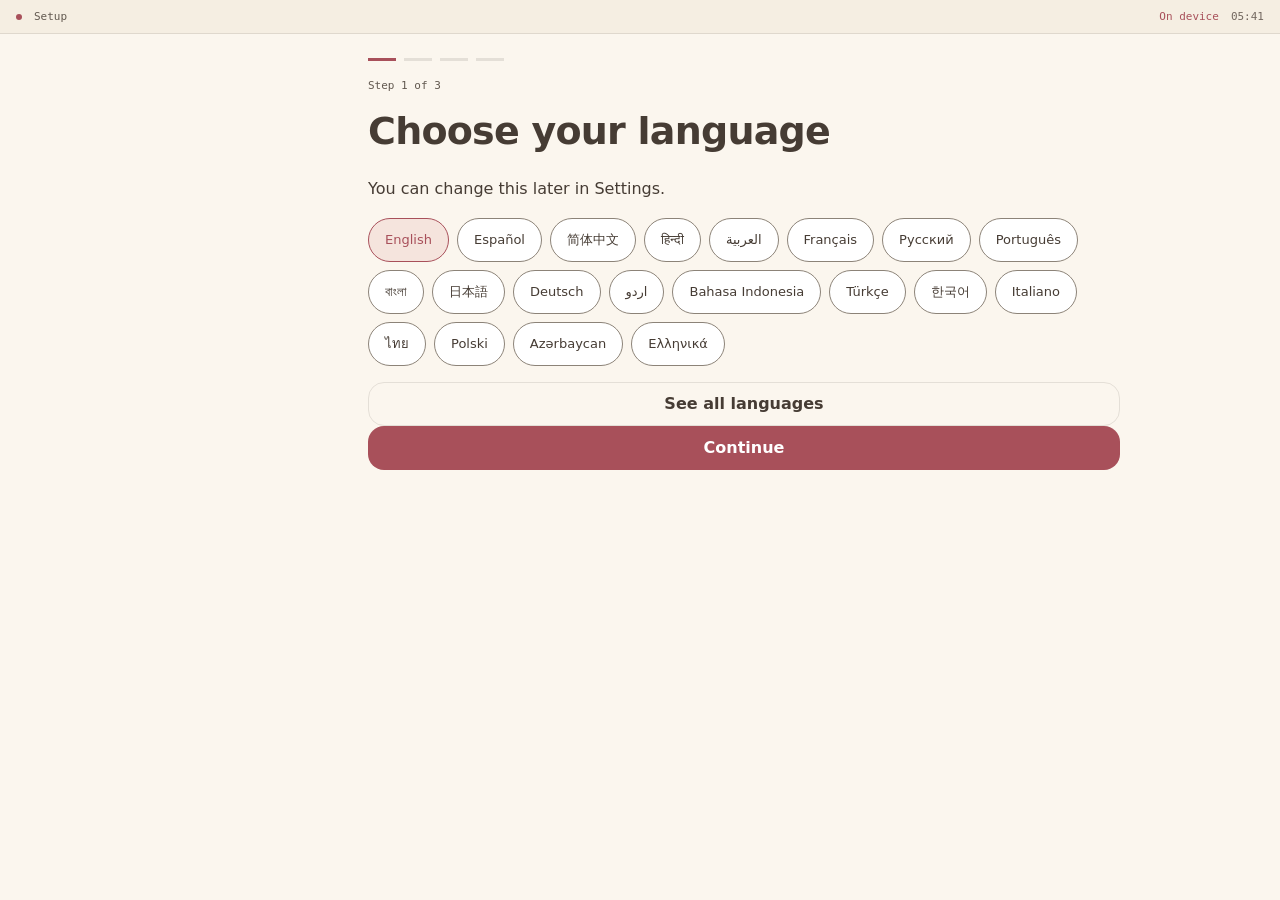
==== commit a8e2a0d2: "Add a soft default theme, rename the instrument one to Blue neon Three themes now: Soft, Blue neon a" ====
--- a/index.html
+++ b/index.html
@@ -1,10 +1,10 @@
 <!doctype html>
-<html lang="en" data-theme="med">
+<html lang="en" data-theme="kawaii">
 <head>
 <meta charset="utf-8">
 <meta name="viewport" content="width=device-width, initial-scale=1, viewport-fit=cover">
-<meta name="color-scheme" content="dark">
-<meta name="theme-color" content="#06090C">
+<meta name="color-scheme" content="light dark">
+<meta name="theme-color" content="#F5EEE2">
 <title>Vitals Local</title>
 <link rel="icon" href="data:,">
 <link rel="stylesheet" href="ui/themes/tokens.css">
--- a/ui/themes/tokens.css
+++ b/ui/themes/tokens.css
@@ -79,8 +79,7 @@
 }
 
 /* ================= med, default ================= */
-:root,
-:root[data-theme="med"] {
+:root[data-theme="neon"] {
   color-scheme: dark;
 
   --bg: #06090C;
@@ -129,6 +128,68 @@
   --label-transform: uppercase;
   --label-track: var(--tr-hud);
   --corner-len: 10px;
+}
+
+/* ================= kawaii, the default =================
+ *
+ * Warm cream, soft rose, generous corners. The register is a Japanese cute
+ * stationery aisle rather than an instrument panel, so the glow, the
+ * scanlines, the viewfinder ticks and the tracked uppercase all switch off
+ * and the radii open right up.
+ *
+ * Two things do not soften. Red still means urgency and appears nowhere else,
+ * and every ink here clears the contrast floor on cream, which is why the
+ * rose is a deep dusty sakura rather than the pale one it fills with.
+ */
+:root,
+:root[data-theme="kawaii"] {
+  color-scheme: light;
+
+  --bg: #FBF6EE;
+  --bg-deep: #F5EEE2;
+  --panel: #FFFFFF;
+  --panel-solid: #FFFFFF;
+  --panel-raised: #FBF5EC;
+  --inset: #F5EEE2;
+
+  --ink: #463C34;       /* 9.98:1 on the cream */
+  --ink-mid: #61584F;   /* 6.1:1 */
+  --ink-dim: #736860;   /* 5.0:1 on cream, 4.7:1 on the deeper bands */
+
+  --accent: #A8505A;    /* 4.9:1, so it can carry text as well as fills */
+  --accent-deep: #8F4049;
+  --accent-wash: rgb(216 139 139 / 0.16);   /* the pale sakura, for fills only */
+
+  --hair: rgb(70 60 52 / 0.12);   /* a divider inside a card, decorative */
+  --hair-edge: #8C8378;           /* 3.2:1, the edge of a control */
+  --hair-strong: #6F665C;         /* 4.6:1, a hovered or active edge */
+
+  --sev-soon: #9C5B22;
+  --sev-soon-wash: rgb(240 176 96 / 0.18);
+  --sev-now: #B3261E;
+  --sev-now-wash: rgb(196 60 48 / 0.10);
+  --sev-now-ink: #FFFFFF;
+
+  --focus: var(--accent);
+  --focus-ring: 0 0 0 2px var(--bg), 0 0 0 4px var(--accent);
+
+  /* The corners are the loudest thing about this theme. */
+  --r-sm: 10px; --r-md: 16px; --r-lg: 22px; --r-pill: 999px;
+  --hairline: 1px;
+
+  --action-bg: var(--accent);
+  --action-ink: #FFFFFF;
+  --action-bg-hover: #93444E;
+  --action-quiet-bg: transparent;
+  --action-quiet-ink: var(--ink);
+  --shadow-card: 0 1px 2px rgb(70 60 52 / 0.05), 0 6px 16px rgb(70 60 52 / 0.05);
+
+  --overlay: none;
+  --bloom: none;
+  --bloom-soft: none;
+  --label-transform: none;
+  --label-track: var(--tr-normal);
+  --corner-len: 0px;
 }
 
 /* ================= crt, retro green readout ================= */
--- a/ui/layout/app-shell.css
+++ b/ui/layout/app-shell.css
@@ -478,3 +478,45 @@
 .notice__head { font-weight: var(--w-strong); color: var(--sev-now); margin: 0; }
 .notice p { margin: 0; font-size: var(--t-small); }
 @keyframes notice-in { from { opacity: 0; transform: translate3d(0, var(--s-3), 0); } }
+
+/* A strip that can be dragged says so under the cursor. Touch needs none of
+   this, and a pointer that cannot hover never sees it. */
+@media (hover: hover) and (pointer: fine) {
+  .chiprow, .zooms { cursor: grab; }
+  .chiprow[data-dragging], .zooms[data-dragging] { cursor: grabbing; }
+  /* While a drag is running the text under it must not select. */
+  [data-dragging], [data-dragging] * { user-select: none; }
+}
+
+/* An undo sits with the controls it undoes, marked apart from them. */
+.chipbtn--undo {
+  border-style: dashed;
+  color: var(--ink-mid);
+}
+.chipbtn--undo:disabled {
+  opacity: 0.4;
+  cursor: not-allowed;
+}
+.chipbtn--undo:not(:disabled):hover {
+  border-style: solid;
+  border-color: var(--sev-soon);
+  color: var(--sev-soon);
+}
+
+/* The measuring grid and the ambient wash are instrument language. They read
+   as grubby on cream, so the soft theme drops them and keeps the plain field. */
+:root[data-theme="kawaii"] .app::before { display: none; }
+:root[data-theme="kawaii"] .app {
+  background: var(--bg);
+}
+:root[data-theme="kawaii"] .statusbar,
+:root[data-theme="kawaii"] .tabs {
+  background: var(--bg-deep);
+}
+/* Cards lift off the cream instead of being outlined against the dark. */
+:root[data-theme="kawaii"] .panel,
+:root[data-theme="kawaii"] .card,
+:root[data-theme="kawaii"] .tile2,
+:root[data-theme="kawaii"] .row {
+  box-shadow: var(--shadow-card);
+}
--- a/ui/layout/screens.css
+++ b/ui/layout/screens.css
@@ -42,8 +42,8 @@
 .tile2--ring { align-items: center; justify-content: space-between; }
 
 /* ---- Ring gauge ---- */
-.ringbox { display: grid; justify-items: center; gap: var(--s-1); }
-.ring { position: relative; inline-size: 76px; block-size: 76px; }
+.ringbox { display: grid; justify-items: center; gap: var(--s-1); min-inline-size: 0; }
+.ring { position: relative; inline-size: 84px; block-size: 84px; }
 .ring svg { inline-size: 100%; block-size: 100%; transform: rotate(-90deg); }
 .ring__track { fill: none; stroke: var(--hair); stroke-width: 6; }
 .ring__arc {
@@ -54,6 +54,8 @@
   filter: drop-shadow(0 0 4px var(--accent));
   transition: stroke-dashoffset var(--d-settle) var(--ease-out);
 }
+/* The number is centred on the circle's own centre, which only works while
+   it is the single thing in here. */
 .ring__mid {
   position: absolute;
   inset: 0;
@@ -63,17 +65,31 @@
 }
 .ring__val {
   font-family: var(--font-mono);
-  font-size: var(--t-lead);
-  font-weight: var(--w-strong);
+  font-size: var(--t-h3);
+  font-weight: var(--w-heavy);
   font-variant-numeric: tabular-nums;
   line-height: 1;
-}
+  color: var(--ink);
+}
+/* Outside the circle, so it can be any length in any language. */
 .ring__unit {
-  font-family: var(--font-mono);
-  font-size: var(--t-micro);
-  color: var(--ink-dim);
+  margin: 0;
+  font-family: var(--font-mono);
+  font-size: var(--t-micro);
+  color: var(--ink-mid);
   letter-spacing: var(--label-track);
   text-transform: var(--label-transform);
+  text-align: center;
+  text-wrap: balance;
+  max-inline-size: 100%;
+}
+.ring__label {
+  margin: 0;
+  font-size: var(--t-small);
+  color: var(--ink-mid);
+  font-variant-numeric: tabular-nums;
+  text-align: center;
+  max-inline-size: 100%;
 }
 
 /* ---- Fields ---- */
@@ -304,7 +320,7 @@
 .glasses { max-inline-size: 100%; }
 
 /* Ring labels are generated from numbers that can grow to five digits. */
-.ring__val { font-size: clamp(0.75rem, 0.6rem + 0.8vw, var(--t-lead)); }
+.ring__val { font-size: clamp(1.05rem, 0.85rem + 1vw, var(--t-h3)); }
 
 /* ---- Comparison verdicts ----
  * Each result carries a mark, a colour, and a sentence saying why. The mark
@@ -569,3 +585,114 @@
   letter-spacing: var(--tr-wide);
   color: var(--ink-dim);
 }
+
+/* ---- Arrangeable tiles ----
+   The lift is what tells you the tile is in hand. Everything else dims and
+   settles so the one being moved is unmistakably the subject. */
+.grid2--arrangeable [data-tile] {
+  transition: transform var(--d-quick) var(--ease), opacity var(--d-quick) var(--ease);
+  /* Vertical panning stays with the page until a tile is actually picked up. */
+  touch-action: pan-y;
+}
+.grid2--arrangeable[data-arranging] [data-tile]:not([data-held]) {
+  opacity: 0.55;
+}
+[data-tile][data-held] {
+  position: relative;
+  z-index: var(--z-nav);
+  transition: none;
+  /* Transparent to hit testing, so the tile under the finger can be found. */
+  pointer-events: none;
+  box-shadow: 0 12px 32px rgb(0 0 0 / 0.55);
+  border-color: var(--accent);
+  scale: 1.06;
+}
+@media (prefers-reduced-motion: reduce) {
+  .grid2--arrangeable [data-tile] { transition: none; }
+  [data-tile][data-held] { scale: 1; }
+}
+:root[data-motion="reduced"] .grid2--arrangeable [data-tile] { transition: none; }
+:root[data-motion="reduced"] [data-tile][data-held] { scale: 1; }
+
+/* The age of a cached reading, so a stale number is never read as now. */
+.tile2__stale {
+  display: block;
+  margin-block-start: var(--s-1);
+  font-family: var(--font-mono);
+  font-size: var(--t-micro);
+  letter-spacing: var(--label-track);
+  text-transform: var(--label-transform);
+  color: var(--ink-dim);
+}
+
+/* ---- Where a value sits inside its range ----
+   The edges are not the only thing that carries meaning, so the position is
+   drawn rather than left to be worked out from two numbers. */
+.labscale { margin-block: var(--s-3) var(--s-2); }
+.labscale__track {
+  position: relative;
+  block-size: 6px;
+  border-radius: var(--r-pill);
+  background: linear-gradient(
+    to right,
+    var(--sev-soon-wash) 0%,
+    var(--hair-strong) 12%,
+    var(--hair-strong) 88%,
+    var(--sev-soon-wash) 100%);
+  border: var(--hairline) solid var(--hair);
+}
+.labscale__marker {
+  position: absolute;
+  inset-block-start: 50%;
+  inline-size: 12px;
+  block-size: 12px;
+  margin-inline-start: -6px;
+  margin-block-start: -6px;
+  border-radius: var(--r-pill);
+  background: var(--accent);
+  box-shadow: 0 0 0 2px var(--bg-deep), var(--bloom);
+  transition: inset-inline-start var(--d-settle) var(--ease-out);
+}
+.labscale[data-state="empty"] .labscale__marker { display: none; }
+.labscale__marker[data-zone="deficient"],
+.labscale__marker[data-zone="raised"],
+.labscale__marker[data-zone="subclinical"],
+.labscale__marker[data-zone="inadequate"] { background: var(--sev-soon); }
+.labscale__marker[data-zone="empty"],
+.labscale__marker[data-zone="severe"],
+.labscale__marker[data-zone="diabetes"],
+.labscale__marker[data-zone="high"] { background: var(--sev-now); }
+.labscale__ends {
+  display: flex;
+  justify-content: space-between;
+  margin-block-start: var(--s-1);
+  font-family: var(--font-mono);
+  font-size: var(--t-micro);
+  color: var(--ink-dim);
+  font-variant-numeric: tabular-nums;
+}
+.lab__note {
+  margin: var(--s-2) 0 0;
+  font-size: var(--t-small);
+  color: var(--ink-mid);
+}
+@media (prefers-reduced-motion: reduce) {
+  .labscale__marker { transition: none; }
+}
+
+/* ---- Soft theme adjustments ----
+   A hairline tuned to glow against near black disappears on cream, so the
+   parts that are drawn rather than written get a firmer line here. */
+:root[data-theme="kawaii"] .ring__track { stroke: rgb(70 60 52 / 0.16); }
+:root[data-theme="kawaii"] .ring__arc { filter: none; }
+:root[data-theme="kawaii"] .glass { border-color: var(--hair-edge); }
+:root[data-theme="kawaii"] .labscale__track {
+  background: linear-gradient(
+    to right,
+    var(--sev-soon-wash) 0%,
+    rgb(70 60 52 / 0.14) 12%,
+    rgb(70 60 52 / 0.14) 88%,
+    var(--sev-soon-wash) 100%);
+}
+:root[data-theme="kawaii"] .labscale__marker { box-shadow: 0 0 0 2px var(--panel); }
+:root[data-theme="kawaii"] .bmibar__track { background: rgb(70 60 52 / 0.12); }
--- a/ui/components/symptom-game/symptom-game.css
+++ b/ui/components/symptom-game/symptom-game.css
@@ -573,12 +573,14 @@
   transition: fill var(--d-quick) var(--ease);
   pointer-events: none;
 }
+/* Sized and coloured to be read at arm's length on a phone, where 7px of a
+   200 unit viewBox came out near eleven real pixels in the dim ink. */
 .dial__label {
   font-family: var(--font-mono);
-  font-size: 7px;
-  letter-spacing: 0.06em;
+  font-size: 9px;
+  letter-spacing: 0.04em;
   text-transform: var(--label-transform);
-  fill: var(--ink-mid);
+  fill: var(--ink);
   pointer-events: none;
 }
 .dial__seg.selected .dial__glyph { fill: var(--accent); }
@@ -818,3 +820,25 @@
 
 /* Clipped by the crop, so not reachable by finger or by keyboard either. */
 .zone--offcrop { pointer-events: none; }
+
+/* The number to dial is the largest thing on the urgent sheet. */
+.sheet__call {
+  display: block;
+  text-align: center;
+  text-decoration: none;
+  font-size: var(--t-h3);
+  font-weight: var(--w-heavy);
+  letter-spacing: var(--tr-tight);
+  font-variant-numeric: tabular-nums;
+  padding-block: var(--s-3);
+}
+.sheet__nonumber {
+  font-weight: var(--w-strong);
+  color: var(--ink);
+}
+
+/* Same reasoning as the shell: the console drops its grid on the soft theme. */
+:root[data-theme="kawaii"] .symptom-game::before { display: none; }
+:root[data-theme="kawaii"] .symptom-game {
+  background: var(--bg);
+}
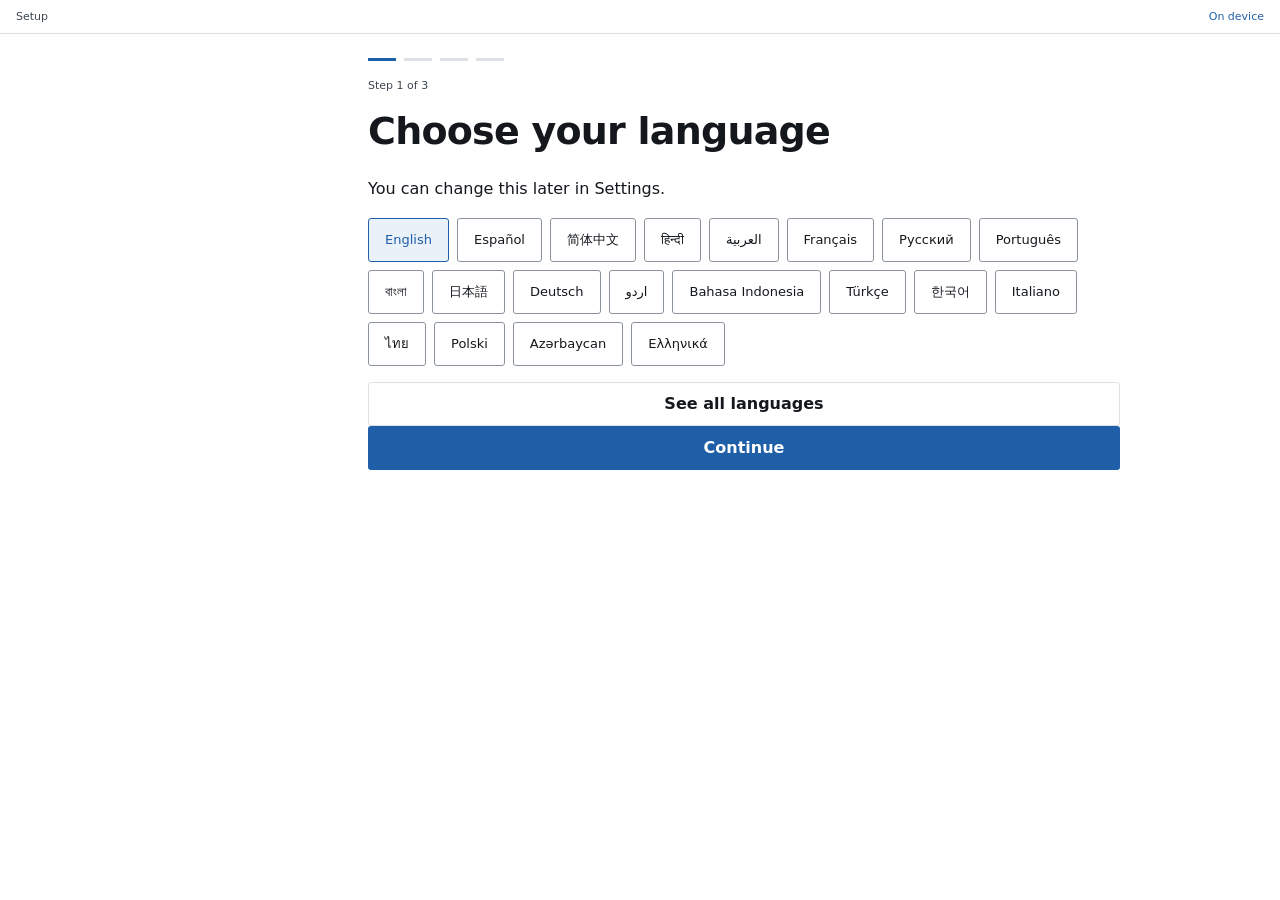
==== commit 99bf23c5: "Restyle as a printed leaflet with light and dark themes The three themes become Light and Dark: whit" ====
--- a/index.html
+++ b/index.html
@@ -1,10 +1,10 @@
 <!doctype html>
-<html lang="en" data-theme="kawaii">
+<html lang="en" data-theme="light">
 <head>
 <meta charset="utf-8">
 <meta name="viewport" content="width=device-width, initial-scale=1, viewport-fit=cover">
 <meta name="color-scheme" content="light dark">
-<meta name="theme-color" content="#F5EEE2">
+<meta name="theme-color" content="#FFFFFF">
 <title>Vitals Local</title>
 <link rel="icon" href="data:,">
 <link rel="stylesheet" href="ui/themes/tokens.css">
--- a/ui/themes/tokens.css
+++ b/ui/themes/tokens.css
@@ -1,26 +1,8 @@
-/* Vitals Local, token foundation.
- *
- * Two themes, one skeleton. Layout, spacing, and component structure never
- * change between them; only colour, type, overlay, and radius do.
- *
- *   med  (default), slick medical instrument. Near-black cool ground, ice
- *                    cyan hairlines, tight radii, wide-tracked mono labels.
- *                    Precision and negative space carry the look, not glow.
- *   crt           , phosphor green readout. Scanlines, bloom, zero radius.
- *
- * One rule survives both: red is not decoration. It appears when something
- * is urgent and nowhere else, so it still stops a person when it shows up.
- *
- * Fonts are a system stack today. Dropping real faces in later is one
- * @font-face block in this file plus the files under ui/assets/fonts.
- */
+/* Vitals Local tokens. */
 
 :root {
-  /* ---- Type ----
-   * Twenty languages across seven scripts rules out a display face with
-   * strong opinions. The character comes from weight, tracking, and the
-   * mono face carrying every measured value.
-   */
+  /* Type ---- Twenty languages across seven scripts rules out a display face with strong
+     opinions. */
   --font-ui: system-ui, -apple-system, "Segoe UI Variable Display", "Segoe UI",
              Roboto, "Noto Sans", "Noto Sans Arabic", "Noto Sans Bengali",
              "Noto Sans Thai", "Noto Sans KR", "Noto Sans SC", sans-serif;
@@ -54,7 +36,7 @@
 
   --measure: 60ch;
 
-  /* ---- Space, base 4 ---- */
+  /* Space, base 4 */
   --s-1: 4px;  --s-2: 8px;  --s-3: 12px; --s-4: 16px;
   --s-5: 24px; --s-6: 32px; --s-7: 48px; --s-8: 64px; --s-9: 96px;
 
@@ -63,11 +45,11 @@
   --card-pad: var(--s-5);
   --tap: 44px;
 
-  /* Severity rule thickness. The primary channel: it survives colour loss. */
+  /* Severity rule thickness. */
   --rule-w-soon: 3px;
   --rule-w-now: 5px;
 
-  /* ---- Motion ---- */
+  /* Motion */
   --d-instant: 90ms;
   --d-quick: 160ms;
   --d-settle: 240ms;
@@ -78,111 +60,48 @@
   --z-nav: 60; --z-modal: 80;
 }
 
-/* ================= med, default ================= */
-:root[data-theme="neon"] {
-  color-scheme: dark;
-
-  --bg: #06090C;
-  --bg-deep: #030507;
-  --panel: rgb(15 22 28 / 0.72);
-  --panel-solid: #0E161C;
-  --panel-raised: #142029;
-  --inset: #0A1116;
-
-  --ink: #E9F3F7;
-  --ink-mid: #A9BEC8;
-  --ink-dim: #7C9099;   /* 4.99:1 on panel-raised, 6.0:1 on bg */
-
-  --accent: #4DE1FF;
-  --accent-deep: #1B7C96;
-  --accent-wash: rgb(77 225 255 / 0.09);
-
-  --hair: rgb(140 205 226 / 0.34);        /* 2.2:1, for dividers inside a panel */
-  --hair-edge: rgb(150 210 230 / 0.52);   /* 3.2:1, for the edge of a control */
-  --hair-strong: rgb(165 220 238 / 0.7);  /* 4.6:1, for a hovered or active edge */
-
-  --sev-soon: #FFB020;
-  --sev-soon-wash: rgb(255 176 32 / 0.1);
-  --sev-now: #FF4D4D;
-  --sev-now-wash: rgb(255 77 77 / 0.12);
-  --sev-now-ink: #1A0405;
-
-  --focus: var(--accent);
-  --focus-ring: 0 0 0 1px var(--bg), 0 0 0 3px var(--accent);
-
-  --r-sm: 2px; --r-md: 4px; --r-lg: 8px; --r-pill: 999px;
-  --hairline: 1px;
-
-  /* The primary action is the accent filled; everything else is outline.
-     One filled thing per screen keeps the eye where the flow goes next. */
-  --action-bg: var(--accent);
-  --action-ink: #04161C;
-  --action-bg-hover: #7EEBFF;
-  --action-quiet-bg: transparent;
-  --action-quiet-ink: var(--ink);
-  --shadow-card: 0 1px 0 rgb(122 196 219 / 0.06) inset;
-
-  --overlay: none;
-  --bloom: 0 0 12px rgb(77 225 255 / 0.35);
-  --bloom-soft: 0 0 24px rgb(77 225 255 / 0.14);
-  --label-transform: uppercase;
-  --label-track: var(--tr-hud);
-  --corner-len: 10px;
-}
-
-/* ================= kawaii, the default =================
- *
- * Warm cream, soft rose, generous corners. The register is a Japanese cute
- * stationery aisle rather than an instrument panel, so the glow, the
- * scanlines, the viewfinder ticks and the tracked uppercase all switch off
- * and the radii open right up.
- *
- * Two things do not soften. Red still means urgency and appears nowhere else,
- * and every ink here clears the contrast floor on cream, which is why the
- * rose is a deep dusty sakura rather than the pale one it fills with.
- */
+/* Light: a printed leaflet. */
 :root,
-:root[data-theme="kawaii"] {
+:root[data-theme="light"] {
   color-scheme: light;
 
-  --bg: #FBF6EE;
-  --bg-deep: #F5EEE2;
+  --bg: #FFFFFF;
+  --bg-deep: #F4F5F6;
   --panel: #FFFFFF;
   --panel-solid: #FFFFFF;
-  --panel-raised: #FBF5EC;
-  --inset: #F5EEE2;
+  --panel-raised: #F7F8F9;
+  --inset: #F1F3F5;
 
-  --ink: #463C34;       /* 9.98:1 on the cream */
-  --ink-mid: #61584F;   /* 6.1:1 */
-  --ink-dim: #736860;   /* 5.0:1 on cream, 4.7:1 on the deeper bands */
+  --ink: #14181D;       /* 17.9:1 on white */
+  --ink-mid: #3D4650;   /* 9.8:1 */
+  --ink-dim: #5A636D;   /* 6.2:1 */
 
-  --accent: #A8505A;    /* 4.9:1, so it can carry text as well as fills */
-  --accent-deep: #8F4049;
-  --accent-wash: rgb(216 139 139 / 0.16);   /* the pale sakura, for fills only */
+  --accent: #1F5FA8;    /* 6.6:1, carries text */
+  --accent-deep: #174A84;
+  --accent-wash: #EAF1F9;
 
-  --hair: rgb(70 60 52 / 0.12);   /* a divider inside a card, decorative */
-  --hair-edge: #8C8378;           /* 3.2:1, the edge of a control */
-  --hair-strong: #6F665C;         /* 4.6:1, a hovered or active edge */
+  --hair: #DDE1E5;
+  --hair-edge: #8A939C;   /* 3.2:1, the edge of a control */
+  --hair-strong: #5A636D;
 
-  --sev-soon: #9C5B22;
-  --sev-soon-wash: rgb(240 176 96 / 0.18);
+  --sev-soon: #8A4B00;
+  --sev-soon-wash: #FFF3E0;
   --sev-now: #B3261E;
-  --sev-now-wash: rgb(196 60 48 / 0.10);
+  --sev-now-wash: #FDECEA;
   --sev-now-ink: #FFFFFF;
 
   --focus: var(--accent);
   --focus-ring: 0 0 0 2px var(--bg), 0 0 0 4px var(--accent);
 
-  /* The corners are the loudest thing about this theme. */
-  --r-sm: 10px; --r-md: 16px; --r-lg: 22px; --r-pill: 999px;
+  --r-sm: 2px; --r-md: 3px; --r-lg: 4px; --r-pill: 3px;
   --hairline: 1px;
 
   --action-bg: var(--accent);
   --action-ink: #FFFFFF;
-  --action-bg-hover: #93444E;
+  --action-bg-hover: var(--accent-deep);
   --action-quiet-bg: transparent;
   --action-quiet-ink: var(--ink);
-  --shadow-card: 0 1px 2px rgb(70 60 52 / 0.05), 0 6px 16px rgb(70 60 52 / 0.05);
+  --shadow-card: none;
 
   --overlay: none;
   --bloom: none;
@@ -190,63 +109,60 @@
   --label-transform: none;
   --label-track: var(--tr-normal);
   --corner-len: 0px;
+
+  --font-mono: var(--font-ui);
 }
 
-/* ================= crt, retro green readout ================= */
-:root[data-theme="crt"] {
+/* Dark: the same leaflet for reading at night. */
+:root[data-theme="dark"] {
   color-scheme: dark;
 
-  --bg: #030603;
-  --bg-deep: #010301;
-  --panel: rgb(7 18 9 / 0.82);
-  --panel-solid: #071209;
-  --panel-raised: #0C1D0F;
-  --inset: #050D06;
+  --bg: #15181C;
+  --bg-deep: #101316;
+  --panel: #15181C;
+  --panel-solid: #15181C;
+  --panel-raised: #1C2025;
+  --inset: #1E2328;
 
-  --ink: #CDF7D8;
-  --ink-mid: #8AD69E;
-  --ink-dim: #5FA271;   /* 5.8:1 on panel-raised */
+  --ink: #ECEEF0;       /* 15.6:1 */
+  --ink-mid: #C3C8CE;   /* 10.7:1 */
+  --ink-dim: #9AA2AB;   /* 6.9:1 */
 
-  --accent: #00FF66;
-  --accent-deep: #0A7D38;
-  --accent-wash: rgb(0 255 102 / 0.1);
+  --accent: #7FB2EC;    /* 7.6:1 */
+  --accent-deep: #A3C8F2;
+  --accent-wash: #1C2A3A;
 
-  --hair: rgb(0 255 102 / 0.3);
-  --hair-edge: rgb(0 255 102 / 0.45);
-  --hair-strong: rgb(90 255 150 / 0.75);
+  --hair: #2C3238;
+  --hair-edge: #6B747E;   /* 3.4:1 */
+  --hair-strong: #9AA2AB;
 
-  --sev-soon: #FFC53D;
-  --sev-soon-wash: rgb(255 197 61 / 0.12);
-  --sev-now: #FF5B4A;
-  --sev-now-wash: rgb(255 91 74 / 0.14);
-  --sev-now-ink: #140301;
+  --sev-soon: #F0B45A;
+  --sev-soon-wash: #2E2414;
+  --sev-now: #FF7B72;
+  --sev-now-wash: #33191A;
+  --sev-now-ink: #15181C;
 
-  --focus: #B6FFD0;
-  --focus-ring: 0 0 0 1px var(--bg), 0 0 0 2px var(--focus);
+  --focus: var(--accent);
+  --focus-ring: 0 0 0 2px var(--bg), 0 0 0 4px var(--accent);
 
-  --r-sm: 0px; --r-md: 0px; --r-lg: 0px; --r-pill: 0px;
+  --r-sm: 2px; --r-md: 3px; --r-lg: 4px; --r-pill: 3px;
   --hairline: 1px;
 
   --action-bg: var(--accent);
-  --action-ink: #021007;
-  --action-bg-hover: #B6FFD0;
+  --action-ink: #0E1A28;
+  --action-bg-hover: var(--accent-deep);
   --action-quiet-bg: transparent;
   --action-quiet-ink: var(--ink);
   --shadow-card: none;
 
-  --overlay: repeating-linear-gradient(
-      to bottom,
-      rgb(0 255 102 / 0.055) 0 1px,
-      transparent 1px 3px);
-  --bloom: 0 0 10px rgb(0 255 102 / 0.5);
-  --bloom-soft: 0 0 28px rgb(0 255 102 / 0.2);
-  --label-transform: uppercase;
-  --label-track: var(--tr-hud);
-  --corner-len: 14px;
+  --overlay: none;
+  --bloom: none;
+  --bloom-soft: none;
+  --label-transform: none;
+  --label-track: var(--tr-normal);
+  --corner-len: 0px;
 
-  --font-ui: var(--font-mono);
-  --font-body: var(--font-mono);
-  --font-display: var(--font-mono);
+  --font-mono: var(--font-ui);
 }
 
 /* Uppercase is unreadable in several phase-1 scripts. */
@@ -256,8 +172,7 @@
   --label-track: var(--tr-normal);
 }
 
-/* The Settings toggle stamps data-motion and must beat the media query
-   in both directions. */
+/* The Settings toggle stamps data-motion and must beat the media query in both directions. */
 @media (prefers-reduced-motion: reduce) {
   :root:not([data-motion="full"]) {
     --d-instant: 1ms; --d-quick: 1ms; --d-settle: 1ms;
--- a/ui/layout/app-shell.css
+++ b/ui/layout/app-shell.css
@@ -1,9 +1,4 @@
-/* App shell.
- *
- * Three bands: a status strip, a scrolling screen, a tab bar. The strip and
- * the bar never move, so the app keeps the shape a native wrapper expects
- * and a screen can be swapped without touching the frame.
- */
+/* App shell. */
 
 *, *::before, *::after { box-sizing: border-box; }
 html { -webkit-text-size-adjust: 100%; }
@@ -25,24 +20,10 @@
   grid-template-rows: auto 1fr auto;
   /* When the tab bar is hidden the third row collapses on its own. */
   block-size: 100dvh;
-  background:
-    radial-gradient(130% 60% at 50% 0%, var(--accent-wash), transparent 55%),
-    var(--bg);
+  background: var(--bg);
   overflow: hidden;
 }
 
-/* The measuring grid that makes flat dark space read as a display. */
-.app::before {
-  content: "";
-  position: absolute;
-  inset: 0;
-  background-image:
-    linear-gradient(var(--hair) var(--hairline), transparent var(--hairline)),
-    linear-gradient(90deg, var(--hair) var(--hairline), transparent var(--hairline));
-  background-size: 48px 48px;
-  opacity: 0.25;
-  pointer-events: none;
-}
 .app::after {
   content: "";
   position: absolute;
@@ -52,7 +33,7 @@
   z-index: var(--z-banner);
 }
 
-/* ---- Status strip ---- */
+/* Status strip */
 .statusbar {
   position: relative;
   z-index: var(--z-sticky);
@@ -68,14 +49,6 @@
   text-transform: var(--label-transform);
   color: var(--ink-dim);
 }
-.statusbar__dot {
-  inline-size: 6px;
-  block-size: 6px;
-  border-radius: var(--r-pill);
-  background: var(--accent);
-  box-shadow: var(--bloom);
-  animation: blip 2.4s var(--ease) infinite;
-}
 @keyframes blip { 0%, 70%, 100% { opacity: 1; } 82% { opacity: 0.2; } }
 .statusbar__title { color: var(--ink-mid); }
 .statusbar__end { margin-inline-start: auto; display: flex; gap: var(--s-3); }
@@ -84,8 +57,8 @@
   align-items: center;
   gap: var(--s-1);
   color: var(--accent);
-  /* The label swaps between a word and a running count, so it holds its own
-     width rather than shoving the clock around every few hundred ms. */
+  /* The label swaps between a word and a running count, so it holds its own width rather
+     than shoving the clock around every few hundred ms. */
   font-variant-numeric: tabular-nums;
 }
 .statusbar__local[data-busy] { color: var(--ink-mid); }
@@ -101,18 +74,16 @@
   .statusbar__local[data-busy]::before { animation: none; }
 }
 
-/* ---- Screen host ---- */
+/* Screen host */
 .screens { position: relative; display: grid; overflow: hidden; }
 .screen {
   grid-area: 1 / 1;
-  /* Full width so wheel events outside the content column still scroll it.
-     The column itself is an inner wrapper. */
+  /* Full width so wheel events outside the content column still scroll it. */
   inline-size: 100%;
   overflow-y: auto;
   overscroll-behavior: contain;
   -webkit-overflow-scrolling: touch;
-  /* The instrument look does not survive a system scrollbar down the side.
-     Content still scrolls, and the shell never scrolls behind it. */
+  /* The instrument look does not survive a system scrollbar down the side. */
   scrollbar-width: none;
 }
 .screen::-webkit-scrollbar { display: none; }
@@ -136,7 +107,7 @@
 /* A screen that owns its own full-bleed layout, like the symptom console. */
 .screen--bleed { inline-size: 100%; padding: 0; overflow: hidden; }
 
-/* ---- Tab bar ---- */
+/* Tab bar */
 .tabs {
   position: relative;
   z-index: var(--z-nav);
@@ -167,7 +138,7 @@
 .tab svg { inline-size: 20px; block-size: 20px; fill: none; stroke: currentColor; stroke-width: 1.5; }
 .tab:hover { color: var(--ink-mid); }
 .tab[aria-current="page"] { color: var(--accent); }
-/* A lit rail above the active tab. Position is the cue, colour reinforces. */
+/* A lit rail above the active tab. */
 .tab[aria-current="page"]::before {
   content: "";
   position: absolute;
@@ -179,9 +150,8 @@
 }
 .tab { position: relative; }
 
-/* ---- Shared screen furniture ---- */
-/* An eyebrow marks a section. It is decoration and is meant to sit quietly
-   above a heading that carries the meaning. */
+/* Shared screen furniture */
+/* An eyebrow marks a section. */
 .eyebrow {
   margin: 0 0 var(--s-2);
   font-family: var(--font-mono);
@@ -191,9 +161,8 @@
   color: var(--ink-mid);
 }
 
-/* A field label names the control it sits above, so it reads at body size in
-   the body face, at full brightness, in sentence case. Tracked mono at eleven
-   pixels is a display flourish and the wrong tool here. */
+/* A field label names the control it sits above, so it reads at body size in the body face,
+   at full brightness, in sentence case. */
 .field-label {
   display: block;
   margin: 0 0 var(--s-2);
@@ -228,19 +197,9 @@
 .panel {
   position: relative;
   background: var(--panel);
-  border: var(--hairline) solid var(--hair-edge);
+  border: var(--hairline) solid var(--hair);
   border-radius: var(--r-md);
   padding: var(--s-4);
-}
-/* Corner ticks. Drawn on a pseudo-element so a panel needs no extra markup. */
-.panel--ticked::before,
-.panel--ticked::after {
-  content: "";
-  position: absolute;
-  inline-size: var(--corner-len);
-  block-size: var(--corner-len);
-  border: 0 solid var(--hair-strong);
-  pointer-events: none;
 }
 .panel--ticked::before {
   inset-block-start: -1px; inset-inline-start: -1px;
@@ -300,9 +259,7 @@
 .btn--block { inline-size: 100%; }
 .btn--danger { background: var(--sev-now); color: var(--sev-now-ink); }
 
-/* Horizontal chip strip. Scrolls sideways, never wraps into a wall.
-   A chip cut off by the viewport edge is the only cue that the strip
-   scrolls, so the mask fades the last one out instead of guillotining it. */
+/* Horizontal chip strip. */
 .chiprow {
   display: flex;
   gap: var(--s-2);
@@ -313,9 +270,8 @@
   padding-inline: var(--gutter);
   scroll-snap-type: inline proximity;
   scroll-padding-inline: var(--gutter);
-  /* Fades both ends equally, so it reads the same under rtl where the strip
-     scrolls the other way. A gradient angle is not a logical property, so
-     symmetry is what makes this direction-agnostic. */
+  /* Fades both ends equally, so it reads the same under rtl where the strip scrolls the
+     other way. */
   mask-image: linear-gradient(to right,
     transparent 0, #000 var(--s-5),
     #000 calc(100% - var(--s-5)), transparent 100%);
@@ -379,9 +335,7 @@
   white-space: nowrap;
 }
 
-/* ---- The content column widens in steps rather than stretching. Prose
-   still stops at --measure, so a wider column buys more room for grids and
-   rows without turning paragraphs into unreadable lines. ---- */
+/* The content column widens in steps rather than stretching. */
 @media (min-width: 46rem) {
   .screen > .col,
 .screen .col { inline-size: min(100%, 42rem); padding-inline: var(--s-5); }
@@ -394,8 +348,7 @@
   .grid2 { grid-template-columns: repeat(4, 1fr); }
 }
 
-/* ---- Wide screens keep the mobile shape. The bar becomes a rail so the
-   thumb reach rule does not turn into a stretched desktop layout. ---- */
+/* Wide screens keep the mobile shape. */
 @media (min-width: 64rem) {
   .app {
     grid-template-rows: auto 1fr;
@@ -442,12 +395,11 @@
   transition-duration: 1ms !important;
 }
 
-/* `hidden` has to beat a display rule set by a class, or an element the
-   script hides stays on screen. */
+/* `hidden` has to beat a display rule set by a class, or an element the script hides stays
+   on screen. */
 [hidden] { display: none !important; }
 
-/* An armed row states what the next press does. Amber, because it is a
-   warning about the tap rather than about the entry. */
+/* An armed row states what the next press does. */
 .row[data-armed] {
   border-color: var(--sev-soon);
   background: var(--sev-soon-wash);
@@ -458,8 +410,7 @@
   white-space: nowrap;
 }
 
-/* A failure that has to be read before the next action. Sits above the tab
-   bar rather than over the content, so nothing is hidden behind it. */
+/* A failure that has to be read before the next action. */
 .notice {
   position: absolute;
   inset-inline: var(--gutter);
@@ -479,8 +430,7 @@
 .notice p { margin: 0; font-size: var(--t-small); }
 @keyframes notice-in { from { opacity: 0; transform: translate3d(0, var(--s-3), 0); } }
 
-/* A strip that can be dragged says so under the cursor. Touch needs none of
-   this, and a pointer that cannot hover never sees it. */
+/* A strip that can be dragged says so under the cursor. */
 @media (hover: hover) and (pointer: fine) {
   .chiprow, .zooms { cursor: grab; }
   .chiprow[data-dragging], .zooms[data-dragging] { cursor: grabbing; }
@@ -503,20 +453,18 @@
   color: var(--sev-soon);
 }
 
-/* The measuring grid and the ambient wash are instrument language. They read
-   as grubby on cream, so the soft theme drops them and keeps the plain field. */
-:root[data-theme="kawaii"] .app::before { display: none; }
-:root[data-theme="kawaii"] .app {
+:root .statusbar,
+:root .tabs {
   background: var(--bg);
 }
-:root[data-theme="kawaii"] .statusbar,
-:root[data-theme="kawaii"] .tabs {
-  background: var(--bg-deep);
-}
-/* Cards lift off the cream instead of being outlined against the dark. */
-:root[data-theme="kawaii"] .panel,
-:root[data-theme="kawaii"] .card,
-:root[data-theme="kawaii"] .tile2,
-:root[data-theme="kawaii"] .row {
-  box-shadow: var(--shadow-card);
-}
+
+.rows:has(> .row) {
+  background: var(--panel);
+  /* The same surface as a panel, since the two stack on several screens and a different
+     radius or edge on each read as two unrelated systems. */
+  border: var(--hairline) solid var(--hair);
+  border-radius: var(--r-md);
+  padding-inline: var(--s-4);
+  /* No overflow clip here on purpose: rows carry no fill of their own, and a clip would cut
+     the focus ring, which is drawn as a shadow. */
+}
--- a/ui/layout/screens.css
+++ b/ui/layout/screens.css
@@ -1,7 +1,6 @@
-/* Screen level components: tiles, rings, fields, comparison columns.
- * Consumes tokens.css and app-shell.css. Adds no colour of its own. */
-
-/* ---- Text size, set in Settings. Scales the whole type ramp at once. ---- */
+/* Screen level components: tiles, rings, fields, comparison columns. */
+
+/* Text size, set in Settings. */
 :root[data-text="large"] { font-size: 112.5%; }
 :root[data-text="xl"]    { font-size: 125%; }
 
@@ -14,7 +13,7 @@
   text-align: center;
 }
 
-/* ---- Home tiles ---- */
+/* Home tiles */
 .tile2 {
   display: flex;
   flex-direction: column;
@@ -41,7 +40,7 @@
 .tile2__sub { color: var(--ink-dim); font-size: var(--t-small); }
 .tile2--ring { align-items: center; justify-content: space-between; }
 
-/* ---- Ring gauge ---- */
+/* Ring gauge */
 .ringbox { display: grid; justify-items: center; gap: var(--s-1); min-inline-size: 0; }
 .ring { position: relative; inline-size: 84px; block-size: 84px; }
 .ring svg { inline-size: 100%; block-size: 100%; transform: rotate(-90deg); }
@@ -54,8 +53,8 @@
   filter: drop-shadow(0 0 4px var(--accent));
   transition: stroke-dashoffset var(--d-settle) var(--ease-out);
 }
-/* The number is centred on the circle's own centre, which only works while
-   it is the single thing in here. */
+/* The number is centred on the circle's own centre, which only works while it is the single
+   thing in here. */
 .ring__mid {
   position: absolute;
   inset: 0;
@@ -92,7 +91,7 @@
   max-inline-size: 100%;
 }
 
-/* ---- Fields ---- */
+/* Fields */
 .field {
   inline-size: 100%;
   min-block-size: var(--tap);
@@ -114,10 +113,73 @@
   gap: var(--s-2);
   margin-block-start: var(--s-3);
 }
+/* The food entry carries a second number, so it gets its own track rather than wrapping
+   onto a row sized for something else. */
+.inline-form--pair { grid-template-columns: 1fr 5rem 5rem auto; }
+
+/* Asking before removing ---- Sits in the row's own place rather than over the screen, so
+   what is about to go is still visible behind the question. */
+.removing__ask {
+  padding: var(--s-3) 0;
+  border-block-end: var(--hairline) solid var(--hair);
+}
+.removing__q {
+  margin: 0 0 var(--s-3);
+  color: var(--ink);
+}
+.removing__acts {
+  display: grid;
+  grid-template-columns: 1fr 1fr;
+  gap: var(--s-2);
+}
+.removing__acts .btn { inline-size: 100%; }
+
+/* Days of the week ---- One joined strip rather than seven separate buttons. */
+.daypick {
+  display: grid;
+  grid-template-columns: repeat(7, minmax(0, 1fr));
+  margin-block-end: var(--s-3);
+}
+.daypick__day {
+  min-block-size: var(--tap);
+  padding: 0;
+  border: var(--hairline) solid var(--hair-edge);
+  /* Shared edges, so the seam between two days is one line and not two. */
+  border-inline-start-width: 0;
+  border-radius: 0;
+  background: none;
+  color: var(--ink-dim);
+  font: inherit;
+  font-size: var(--t-small);
+  cursor: pointer;
+  transition: background var(--d-quick) var(--ease), color var(--d-quick) var(--ease);
+}
+.daypick__day:first-child {
+  border-inline-start-width: var(--hairline);
+  border-start-start-radius: var(--r-sm);
+  border-end-start-radius: var(--r-sm);
+}
+.daypick__day:last-child {
+  border-start-end-radius: var(--r-sm);
+  border-end-end-radius: var(--r-sm);
+}
+.daypick__day[aria-pressed="true"] {
+  background: var(--accent-wash);
+  color: var(--ink);
+}
+
+/* A number with its unit underneath. */
+.stackfield { display: grid; gap: 2px; min-inline-size: 0; }
+.stackfield__unit {
+  font-size: var(--t-micro);
+  color: var(--ink-dim);
+  text-align: center;
+  overflow-wrap: anywhere;
+}
 
 .field-row { display: grid; gap: var(--s-2); margin-block-end: var(--s-4); }
 
-/* ---- Water timeline ---- */
+/* Water timeline */
 .glasses {
   display: flex;
   flex-wrap: wrap;
@@ -138,7 +200,7 @@
   box-shadow: 0 0 8px var(--accent-wash);
 }
 
-/* ---- Medicine comparison ---- */
+/* Medicine comparison */
 .compare {
   display: grid;
   grid-template-columns: 1fr 1fr;
@@ -154,8 +216,8 @@
 .compare__field { display: grid; gap: var(--s-1); margin-block-end: var(--s-3); }
 .compare__field:last-child { margin-block-end: 0; }
 
-/* Verdict rows carry a mark as well as a colour, so the result survives
-   with colour removed. */
+/* Verdict rows carry a mark as well as a colour, so the result survives with colour
+   removed. */
 .row[data-verdict] .row__end::before { margin-inline-end: var(--s-2); }
 .row[data-verdict="ok"]   { color: var(--ink); }
 .row[data-verdict="ok"]   .row__end { color: var(--accent); }
@@ -166,7 +228,7 @@
 .row[data-verdict="bad"]  .row__end::before { content: "!"; }
 .row:disabled { cursor: default; opacity: 1; }
 
-/* ---- Lab panels ---- */
+/* Lab panels */
 .lab { margin-block-end: var(--s-3); }
 .lab__line {
   display: grid;
@@ -212,7 +274,7 @@
   background: var(--sev-now-wash);
 }
 
-/* ---- Language grid ---- */
+/* Language grid */
 .langgrid {
   display: flex;
   flex-wrap: wrap;
@@ -225,7 +287,7 @@
   background: var(--accent-wash);
 }
 
-/* ---- Switch ---- */
+/* Switch */
 .switch {
   display: flex;
   align-items: center;
@@ -261,16 +323,21 @@
 }
 .switch input:focus-visible ~ .switch__track { box-shadow: var(--focus-ring); }
 
-/* ---- Segmented control reuse from the symptom console ---- */
+/* Segmented control reuse from the symptom console */
 .screen .views { margin-block-end: var(--s-3); }
 
 @media (max-width: 26rem) {
   .compare { grid-template-columns: 1fr; }
   .inline-form { grid-template-columns: 1fr auto; }
   .inline-form .field--num { grid-column: 1; }
-}
-
-/* ---- Setup ---- */
+  /* Two numbers side by side on the row under the name, which keeps the whole form to two
+     rows on a narrow phone. */
+  .inline-form--pair { grid-template-columns: 1fr 1fr auto; }
+  .inline-form--pair .field { grid-column: 1 / -1; }
+  .inline-form--pair .field--num { grid-column: auto; }
+}
+
+/* Setup */
 .dots { display: flex; gap: var(--s-2); margin-block-end: var(--s-4); }
 .dot {
   inline-size: 28px;
@@ -286,10 +353,7 @@
   margin-block-start: var(--s-6);
 }
 
-/* ---- Fit guards ----
- * The largest text setting scales the whole type ramp. These hold long
- * strings inside their box rather than letting a row push past the screen.
- */
+/* Fit guards ---- The largest text setting scales the whole type ramp. */
 .row { gap: var(--s-3); }
 .row > span:first-child { min-inline-size: 0; }
 .row__end {
@@ -299,33 +363,30 @@
   overflow: hidden;
   text-overflow: ellipsis;
 }
-/* A sub label can run long. Let it wrap rather than stretch the row. */
+/* A sub label can run long. */
 .row__sub { overflow-wrap: anywhere; }
 
-/* Headings and readouts are the first things to overflow when a word has no
-   break opportunity, such as a long medicine name. */
+/* Headings and readouts are the first things to overflow when a word has no break
+   opportunity, such as a long medicine name. */
 .screen h1, .screen h2, .card__head, .sheet__head, .tile2__val {
   overflow-wrap: break-word;
 }
 .readout-big { overflow-wrap: anywhere; }
 
-/* A field must never be wider than its column, whatever the browser's
-   default input sizing says. */
+/* A field must never be wider than its column, whatever the browser's default input sizing
+   says. */
 .field { min-inline-size: 0; max-inline-size: 100%; }
 .inline-form > * { min-inline-size: 0; }
 .compare__col { min-inline-size: 0; }
 
-/* The glass timeline wraps already; keep it from forcing a wider row when
-   the target is high. */
+/* The glass timeline wraps already; keep it from forcing a wider row when the target is
+   high. */
 .glasses { max-inline-size: 100%; }
 
 /* Ring labels are generated from numbers that can grow to five digits. */
 .ring__val { font-size: clamp(1.05rem, 0.85rem + 1vw, var(--t-h3)); }
 
-/* ---- Comparison verdicts ----
- * Each result carries a mark, a colour, and a sentence saying why. The mark
- * means the row still reads with colour removed.
- */
+/* Comparison verdicts ---- Each result carries a mark, a colour, and a sentence saying why. */
 .verdict {
   padding: var(--s-3) 0;
   border-block-end: var(--hairline) solid var(--hair);
@@ -357,7 +418,7 @@
   max-inline-size: var(--measure);
 }
 
-/* ---- Pain over time ---- */
+/* Pain over time */
 .painchart {
   margin-block: var(--s-3) var(--s-4);
   padding: var(--s-3);
@@ -417,7 +478,7 @@
   .scale { grid-template-columns: repeat(6, 1fr); }
 }
 
-/* ---- Search ---- */
+/* Search */
 .searchbar { margin-block-end: var(--s-4); }
 .searchbar .field { font-size: var(--t-lead); }
 .results:not(:empty) { margin-block-end: var(--s-5); }
@@ -447,10 +508,8 @@
 .panel[data-claim="true"] .verdict-line,
 .panel[data-claim="mostly true"] .verdict-line { color: var(--accent); }
 
-/* ---- Body tab ----
- * The tab holds its own column until a scan starts, at which point the
- * console takes the whole screen.
- */
+/* Body tab ---- The tab holds its own column until a scan starts, at which point the
+   console takes the whole screen. */
 .bodytab { block-size: 100%; overflow-y: auto; scrollbar-width: none; }
 .bodytab::-webkit-scrollbar { display: none; }
 .bodytab--scanning { overflow: hidden; }
@@ -513,7 +572,7 @@
 .caveats summary:hover { color: var(--accent); }
 .caveats p { font-size: var(--t-small); color: var(--ink-mid); }
 
-/* ---- Place picker ---- */
+/* Place picker */
 .placebar {
   display: flex;
   align-items: center;
@@ -535,12 +594,7 @@
 .placesearch { margin-block-start: var(--s-3); }
 .placesearch__hits:not(:empty) { margin-block-start: var(--s-2); }
 
-/* ---- Script aware type ----
- * Tracked uppercase is a Latin typographic device. It is unreadable in Arabic
- * and Hebrew, meaningless in Han and Kana, and it breaks the conjuncts in
- * Devanagari and the other Indic scripts, so it is switched off wholesale
- * rather than patched rule by rule.
- */
+/* Script aware type ---- Tracked uppercase is a Latin typographic device. */
 :root[data-caps="off"] {
   --label-transform: none;
   --label-track: var(--tr-normal);
@@ -559,15 +613,14 @@
   --lh-tight: 1.3;
   --lh-body: 1.7;
 }
-/* Han and Kana carry more meaning per character, so they read better a
-   little larger and with a touch more leading. */
+/* Han and Kana carry more meaning per character, so they read better a little larger and
+   with a touch more leading. */
 :root[data-script="han"], :root[data-script="jpan"], :root[data-script="hang"] {
   --t-body: clamp(1rem, 0.95rem + 0.2vw, 1.0625rem);
   --lh-body: 1.7;
 }
 
-/* The English under a machine translated urgent line. Smaller, in the Latin
-   face, always left to right whatever the surrounding direction. */
+/* The English under a machine translated urgent line. */
 .i18n-original {
   display: block;
   margin-block-start: var(--s-1);
@@ -582,13 +635,11 @@
   content: "EN ";
   font-family: var(--font-mono);
   font-size: var(--t-micro);
-  letter-spacing: var(--tr-wide);
-  color: var(--ink-dim);
-}
-
-/* ---- Arrangeable tiles ----
-   The lift is what tells you the tile is in hand. Everything else dims and
-   settles so the one being moved is unmistakably the subject. */
+  letter-spacing: var(--tr-normal);
+  color: var(--ink-dim);
+}
+
+/* Arrangeable tiles ---- The lift is what tells you the tile is in hand. */
 .grid2--arrangeable [data-tile] {
   transition: transform var(--d-quick) var(--ease), opacity var(--d-quick) var(--ease);
   /* Vertical panning stays with the page until a tile is actually picked up. */
@@ -625,9 +676,8 @@
   color: var(--ink-dim);
 }
 
-/* ---- Where a value sits inside its range ----
-   The edges are not the only thing that carries meaning, so the position is
-   drawn rather than left to be worked out from two numbers. */
+/* Where a value sits inside its range ---- The edges are not the only thing that carries
+   meaning, so the position is drawn rather than left to be worked out from two numbers. */
 .labscale { margin-block: var(--s-3) var(--s-2); }
 .labscale__track {
   position: relative;
@@ -680,19 +730,7 @@
   .labscale__marker { transition: none; }
 }
 
-/* ---- Soft theme adjustments ----
-   A hairline tuned to glow against near black disappears on cream, so the
-   parts that are drawn rather than written get a firmer line here. */
-:root[data-theme="kawaii"] .ring__track { stroke: rgb(70 60 52 / 0.16); }
-:root[data-theme="kawaii"] .ring__arc { filter: none; }
-:root[data-theme="kawaii"] .glass { border-color: var(--hair-edge); }
-:root[data-theme="kawaii"] .labscale__track {
-  background: linear-gradient(
-    to right,
-    var(--sev-soon-wash) 0%,
-    rgb(70 60 52 / 0.14) 12%,
-    rgb(70 60 52 / 0.14) 88%,
-    var(--sev-soon-wash) 100%);
-}
-:root[data-theme="kawaii"] .labscale__marker { box-shadow: 0 0 0 2px var(--panel); }
-:root[data-theme="kawaii"] .bmibar__track { background: rgb(70 60 52 / 0.12); }
+.ring__arc { filter: none; }
+.glass { border-color: var(--hair); }
+.labscale__marker { box-shadow: 0 0 0 2px var(--panel); }
+.bmibar__track { background: var(--inset); }
--- a/ui/components/symptom-game/symptom-game.css
+++ b/ui/components/symptom-game/symptom-game.css
@@ -1,17 +1,4 @@
-/* Symptom console.
- *
- * Carries its own box-sizing reset. The console mounts both inside the app
- * shell and on its own under tests/, so it cannot inherit the reset from
- * app-shell.css without every padded box coming out 32px too wide.
- *
- * A medical instrument, not a form. The body is the screen; everything else
- * is chrome around it, hairlines, corner ticks, tracked mono readouts, a
- * scan sweep. Colour stays back so the accent marks the active element and
- * amber and red keep their meaning.
- *
- * Everything that moves moves on transform or opacity, so the compositor
- * carries it and a mid-range phone keeps its frame budget.
- */
+/* Symptom console. */
 
 .symptom-game,
 .symptom-game *,
@@ -19,8 +6,8 @@
 .symptom-game *::after { box-sizing: border-box; }
 
 .symptom-game {
-  /* The brief's theme contract, aliased onto the product tokens so this
-     feature and the rest of the app cannot drift apart. */
+  /* The brief's theme contract, aliased onto the product tokens so this feature and the
+     rest of the app cannot drift apart. */
   --panel: var(--panel-solid);
   --text: var(--ink);
   --accent2: var(--ink-mid);
@@ -61,7 +48,7 @@
   z-index: var(--z-banner);
 }
 
-/* ---- Status strip ---- */
+/* Status strip */
 .hud {
   position: relative;
   display: flex;
@@ -75,19 +62,11 @@
   text-transform: var(--label-transform);
   color: var(--ink-dim);
 }
-.hud__dot {
-  inline-size: 6px;
-  block-size: 6px;
-  border-radius: var(--r-pill);
-  background: var(--accent);
-  box-shadow: var(--bloom);
-  animation: blip 2.4s var(--ease) infinite;
-}
-@keyframes blip { 0%, 70%, 100% { opacity: 1; } 82% { opacity: 0.2; } }
+.hud__dot { display: none; }
 .hud__spacer { margin-inline-start: auto; }
 .hud__val { color: var(--ink-mid); }
 
-/* ---- Progress: segments, not a smooth fill ---- */
+/* Progress: segments, not a smooth fill */
 .meter {
   display: flex;
   gap: 2px;
@@ -101,7 +80,7 @@
 }
 .meter__seg[data-on="1"] { background: var(--accent); box-shadow: var(--bloom); }
 
-/* ---- Stage ---- */
+/* Stage */
 .stage-host { position: relative; display: grid; overflow: hidden; }
 .stage {
   grid-area: 1 / 1;
@@ -141,7 +120,7 @@
 @keyframes out-left  { to   { opacity: 0; transform: translate3d(-5%, 0, 0); } }
 @keyframes out-right { to   { opacity: 0; transform: translate3d(5%, 0, 0); } }
 
-/* ---- View selector: four states, one control ---- */
+/* View selector: four states, one control */
 .views {
   display: grid;
   grid-template-columns: repeat(4, 1fr);
@@ -155,7 +134,7 @@
   border: 0;
   border-inline-start: var(--hairline) solid var(--hair-edge);
   background: transparent;
-  /* Readable by default. These are choices someone taps, not chrome. */
+  /* Readable by default. */
   color: var(--ink-mid);
   font: inherit;
   font-family: var(--font-body);
@@ -167,8 +146,8 @@
   transition: color var(--d-quick) var(--ease), background var(--d-quick) var(--ease);
 }
 
-/* The four view switch on the body map is instrumentation, so it keeps the
-   tracked mono treatment. Nothing else does. */
+/* The four view switch on the body map is instrumentation, so it keeps the tracked mono
+   treatment. */
 .views--hud button {
   font-family: var(--font-mono);
   font-size: var(--t-micro);
@@ -184,14 +163,12 @@
   font-weight: var(--w-strong);
 }
 
-/* ---- BodyMap ---- */
+/* BodyMap */
 .bodymap {
   position: relative;
   display: grid;
   /* The svg stretches to the whole area and centres the figure itself with
-     preserveAspectRatio. Centring the box instead caps the figure at its
-     intrinsic size, leaving 40% of the area unused and every tap target
-     smaller than it has to be. */
+     preserveAspectRatio. */
   grid-template: 1fr / 1fr;
   flex: 1;
   min-block-size: 0;
@@ -214,13 +191,10 @@
   grid-area: 1 / 1;
   inline-size: 100%;
   block-size: 100%;
-  /* A definite box, not an intrinsic one. Percentages resolve because the
-     grid area is definite and the item is stretched into it. */
+  /* A definite box, not an intrinsic one. */
   min-inline-size: 0;
   min-block-size: 0;
-  /* Clipped, not visible. Under a zoom crop the rest of the figure is still
-     drawn, and left visible it spills over the surrounding controls and stays
-     clickable outside the frame. */
+  /* Clipped, not visible. */
   overflow: hidden;
 }
 
@@ -247,25 +221,9 @@
   pointer-events: none;
 }
 
-/* A slow sweep down the figure. One element, one transform, no layout. */
-.bodymap__scan {
-  position: absolute;
-  inset-inline: 0;
-  inset-block-start: 0;
-  block-size: 2px;
-  background: linear-gradient(90deg, transparent, var(--accent), transparent);
-  opacity: 0.45;
-  pointer-events: none;
-  animation: sweep 5s linear infinite;
-}
-@keyframes sweep {
-  from { transform: translate3d(0, 0, 0); opacity: 0; }
-  10%  { opacity: 0.45; }
-  90%  { opacity: 0.45; }
-  to   { transform: translate3d(0, min(58dvh, 30rem), 0); opacity: 0; }
-}
-
-/* The readout under the figure. Empty until something is targeted. */
+.bodymap__scan { display: none; }
+
+/* The readout under the figure. */
 .readout {
   display: flex;
   align-items: center;
@@ -279,7 +237,7 @@
 }
 .readout[data-empty="1"] { color: var(--ink-dim); }
 
-/* ---- Pain tiles ---- */
+/* Pain tiles */
 .tiles {
   display: grid;
   grid-template-columns: repeat(auto-fit, minmax(8rem, 1fr));
@@ -308,8 +266,7 @@
 }
 .tile__label { font-size: var(--t-small); font-weight: var(--w-medium); }
 .tile:hover { border-color: var(--hair-strong); }
-/* Selected reads three ways at once: border colour, glyph colour, and a
-   corner notch. It survives with colour removed. */
+/* Selected reads three ways at once: border colour, glyph colour, and a corner notch. */
 .tile.selected { border-color: var(--accent); background: var(--accent-wash); }
 .tile.selected .tile__glyph { color: var(--accent); }
 .tile.selected::after {
@@ -321,7 +278,7 @@
   border-inline-start: 8px solid transparent;
 }
 
-/* ---- Chips ---- */
+/* Chips */
 .chips { display: flex; flex-wrap: wrap; align-items: center; gap: var(--s-2); }
 .chip {
   padding: var(--s-1) var(--s-3);
@@ -335,7 +292,7 @@
   text-transform: var(--label-transform);
 }
 
-/* ---- Context choices ---- */
+/* Context choices */
 .choices { display: grid; gap: var(--s-2); }
 .choices--row { grid-template-columns: repeat(auto-fit, minmax(7rem, 1fr)); }
 .choice {
@@ -359,7 +316,7 @@
 .choice.selected { border-color: var(--accent); background: var(--accent-wash); }
 .choice.selected .choice__mark { color: var(--accent); }
 
-/* ---- Cards ---- */
+/* Cards */
 .cards { display: grid; gap: var(--s-3); }
 .card {
   position: relative;
@@ -387,8 +344,7 @@
 }
 .card__list { margin: 0 0 var(--s-4); padding-inline-start: var(--s-4); }
 .card__list li { margin-block-end: var(--s-2); font-size: var(--t-small); }
-/* A named cause reads as a heading for its own line, not as the first clause
-   of a sentence. */
+/* A named cause reads as a heading for its own line, not as the first clause of a sentence. */
 .card__term {
   display: block;
   font-weight: var(--w-strong);
@@ -396,27 +352,22 @@
 }
 .card__term + span { color: var(--ink-mid); }
 .card__action { inline-size: 100%; }
-/* A red flag is the one card that must not arrive like the others. It settles
-   from slightly further out and slightly under size, and the severity rule
-   draws down its edge, so the eye is taken to the mark that means urgency. */
+/* A red flag is the one card that must not arrive like the others. */
 .card--flag {
   animation:
     flag-in var(--d-settle) var(--ease-out) both,
     rule-light var(--d-settle) var(--ease-out) both;
-  /* Scrolled into view on arrival, so it needs headroom or it lands jammed
-     against the top edge with the heading above it clipped. */
+  /* Scrolled into view on arrival, so it needs headroom or it lands jammed against the top
+     edge with the heading above it clipped. */
   scroll-margin-block-start: var(--s-6);
 }
 @keyframes flag-in {
   from { opacity: 0; transform: translate3d(0, var(--s-3), 0) scale(0.985); }
 }
-/* The severity rule lights up rather than being drawn by an overlay. An
-   absolutely positioned bar sitting on the border escapes the card and pushes
-   the panel sideways. */
+/* The severity rule lights up rather than being drawn by an overlay. */
 @keyframes rule-light { from { border-inline-start-color: transparent; } }
 
-/* The only filled red in the product. Everything around it is outline, so a
-   solid block still stops a person even on a dark instrument screen. */
+/* The only filled red in the product. */
 .btn--urgent {
   inline-size: 100%;
   background: var(--sev-now);
@@ -433,7 +384,7 @@
   font-size: var(--t-small);
 }
 
-/* ---- Secondary actions. Still 44px tall. ---- */
+/* Secondary actions. */
 .linkish {
   align-self: flex-start;
   min-block-size: var(--tap);
@@ -453,13 +404,13 @@
 .linkish:hover { color: var(--accent); }
 .linkish--quiet { color: var(--ink-dim); }
 
-/* ---- Bottom sheet ---- */
+/* Bottom sheet */
 .sheet-host { position: fixed; inset: 0; z-index: var(--z-modal); }
 .scrim {
   position: absolute;
   inset: 0;
-  /* Black in both themes: a tinted scrim shifts the contrast of the sheet
-     above it away from the measured values. */
+  /* Black in both themes: a tinted scrim shifts the contrast of the sheet above it away
+     from the measured values. */
   background: rgb(0 0 0 / 0.62);
   animation: fade var(--d-quick) var(--ease) both;
 }
@@ -497,7 +448,7 @@
 }
 .field::placeholder { color: var(--ink-dim); }
 
-/* ---- Tap acknowledgement ---- */
+/* Tap acknowledgement */
 .pulse { animation: pulse var(--d-settle) var(--ease-out); }
 @keyframes pulse {
   from { box-shadow: 0 0 0 0 var(--accent); }
@@ -505,8 +456,7 @@
   to   { box-shadow: 0 0 0 10px transparent; }
 }
 
-/* ---- Reduced motion. The Settings toggle stamps data-motion on the root
-   and must beat the media query in both directions. ---- */
+/* Reduced motion. */
 @media (prefers-reduced-motion: reduce) {
   :root:not([data-motion="full"]) .symptom-game *,
   :root:not([data-motion="full"]) .symptom-game *::before,
@@ -522,7 +472,7 @@
   transition-duration: 1ms !important;
 }
 
-/* ---- Desktop keeps the mobile shape, just with more air. ---- */
+/* Desktop keeps the mobile shape, just with more air. */
 @media (min-width: 48rem) {
   .stage { padding-inline: var(--s-6); }
   .sheet {
@@ -536,10 +486,8 @@
   .sheet--in { transform: translate3d(-50%, 0, 0); }
 }
 
-/* ================= Pain dial =================
- * Types on a ring instead of stacked in a list. The centre holds the region
- * already chosen, so the question and its subject stay together.
- */
+/* ================= Pain dial ================= Types on a ring instead of stacked in a
+   list. */
 .dial { display: grid; place-items: center; margin-block: var(--s-2); }
 .dial__svg {
   inline-size: min(100%, 22rem);
@@ -573,8 +521,8 @@
   transition: fill var(--d-quick) var(--ease);
   pointer-events: none;
 }
-/* Sized and coloured to be read at arm's length on a phone, where 7px of a
-   200 unit viewBox came out near eleven real pixels in the dim ink. */
+/* Sized and coloured to be read at arm's length on a phone, where 7px of a 200 unit viewBox
+   came out near eleven real pixels in the dim ink. */
 .dial__label {
   font-family: var(--font-mono);
   font-size: 9px;
@@ -607,10 +555,7 @@
   pointer-events: none;
 }
 
-/* ================= Intensity gauge =================
- * The arc is the control. A wide transparent band under it catches the
- * pointer, so a drag near the arc works rather than only exactly on it.
- */
+/* ================= Intensity gauge ================= The arc is the control. */
 .gauge { display: grid; justify-items: center; gap: var(--s-2); }
 .gauge__svg {
   inline-size: min(100%, 17rem);
@@ -661,14 +606,11 @@
   color: var(--ink-mid);
 }
 
-/* Inside the app shell the status strip already exists, so the console
-   drops its own rather than stacking two identical bars. */
+/* Inside the app shell the status strip already exists, so the console drops its own rather
+   than stacking two identical bars. */
 .screen .symptom-game > .hud { display: none; }
 
-/* The console has to be exactly as tall as the space it was given, not
-   taller. min-block-size only sets a floor, so on a short screen the
-   console grew past its host and the overflow was clipped with no way to
-   reach it. A definite height lets the 1fr row resolve and the stage scroll. */
+/* The console has to be exactly as tall as the space it was given, not taller. */
 .screen .symptom-game {
   block-size: 100%;
   min-block-size: 0;
@@ -677,12 +619,10 @@
 .screen--bleed .stage-host { min-block-size: 0; }
 .screen--bleed .stage { padding-block-end: var(--s-6); }
 
-/* ---- Point capture ----
- * A reticle marks the exact spot a person tapped, which is finer than the
- * region it fell inside. Numbered, because more than one place can hurt.
- */
-/* Reticles are svg children, so they share the figure's transform and cannot
-   drift out of register with it the way an overlaid div did. */
+/* Point capture ---- A reticle marks the exact spot a person tapped, which is finer than
+   the region it fell inside. */
+/* Reticles are svg children, so they share the figure's transform and cannot drift out of
+   register with it the way an overlaid div did. */
 .mark circle {
   fill: none;
   stroke: var(--accent);
@@ -706,15 +646,10 @@
   to   { opacity: 1; transform: scale(1); }
 }}
 
-/* Inside the shell the figure shares the screen with a status strip and a
-   tab bar, so it takes a smaller slice than it does standalone. */
-/* An SVG with a viewBox already knows how to fit a box: preserveAspectRatio
-   defaults to meet, so it scales down and centres itself. The trick is
-   giving it a box with a definite height. A stretched grid or flex item is
-   not definite for percentage resolution, so block-size: 100% silently fell
-   back to the drawing's own aspect and ran off the screen. Absolute
-   positioning against the relatively positioned .bodymap is definite, and
-   it holds at every viewport ratio without a single viewport unit. */
+/* Inside the shell the figure shares the screen with a status strip and a tab bar, so it
+   takes a smaller slice than it does standalone. */
+/* An SVG with a viewBox already knows how to fit a box: preserveAspectRatio defaults to
+   meet, so it scales down and centres itself. */
 .screen--bleed .bodymap {
   min-block-size: 6rem;
   overflow: hidden;
@@ -735,12 +670,8 @@
   to   { transform: translate3d(0, 100%, 0); opacity: 0; }
 }
 
-/* ---- Short and wide: a phone on its side, or a small 4:3 desktop ----
- * Under about 34rem of height the figure and its controls stop fitting in a
- * column. Every child gets an explicit row and column here, because auto
- * placement puts the title under the figure the moment one item spans.
- * Scoped to the body step, since the other steps are happy scrolling.
- */
+/* Short and wide: a phone on its side, or a small 4:3 desktop ---- Under about 34rem of
+   height the figure and its controls stop fitting in a column. */
 @media (max-height: 34rem) and (min-width: 34rem) {
   .screen--bleed .stage[data-stage="BODY_SELECT"] {
     display: grid;
@@ -750,8 +681,7 @@
     row-gap: var(--s-2);
     inline-size: min(100%, 50rem);
     padding-block: var(--s-3);
-    /* No align-content: start here. The 1fr row has to take the leftover
-       height, or the figure sizes itself and runs under the tab bar. */
+    /* No align-content: start here. */
   }
   .stage[data-stage="BODY_SELECT"] .stage__eyebrow { grid-column: 1 / -1; grid-row: 1; }
   .stage[data-stage="BODY_SELECT"] .stage__title   { grid-column: 1 / -1; grid-row: 2; margin: 0; }
@@ -767,8 +697,8 @@
   .stage[data-stage="BODY_SELECT"] .stage__footer  { grid-column: 2; grid-row: 5; margin-block-start: 0; }
   .stage[data-stage="BODY_SELECT"] .linkish        { grid-column: 2; grid-row: 5; }
 
-  /* The dial is round, so on a short screen it sits beside its chips
-     rather than above them. */
+  /* The dial is round, so on a short screen it sits beside its chips rather than above
+     them. */
   .screen--bleed .stage[data-stage="PAIN_TYPES"] .dial__svg { inline-size: min(100%, 15rem); }
 }
 
@@ -783,8 +713,7 @@
 .stage { scrollbar-width: none; }
 .stage::-webkit-scrollbar { display: none; }
 
-/* ---- Area zoom ----
-   Cropping the figure to one area is what gets limb zones past the 44px
+/* Area zoom ---- Cropping the figure to one area is what gets limb zones past the 44px
    floor on a phone, so the control that does it is a first class row. */
 .zooms {
   display: flex;
@@ -838,7 +767,7 @@
 }
 
 /* Same reasoning as the shell: the console drops its grid on the soft theme. */
-:root[data-theme="kawaii"] .symptom-game::before { display: none; }
-:root[data-theme="kawaii"] .symptom-game {
+.symptom-game::before { display: none; }
+.symptom-game {
   background: var(--bg);
 }
